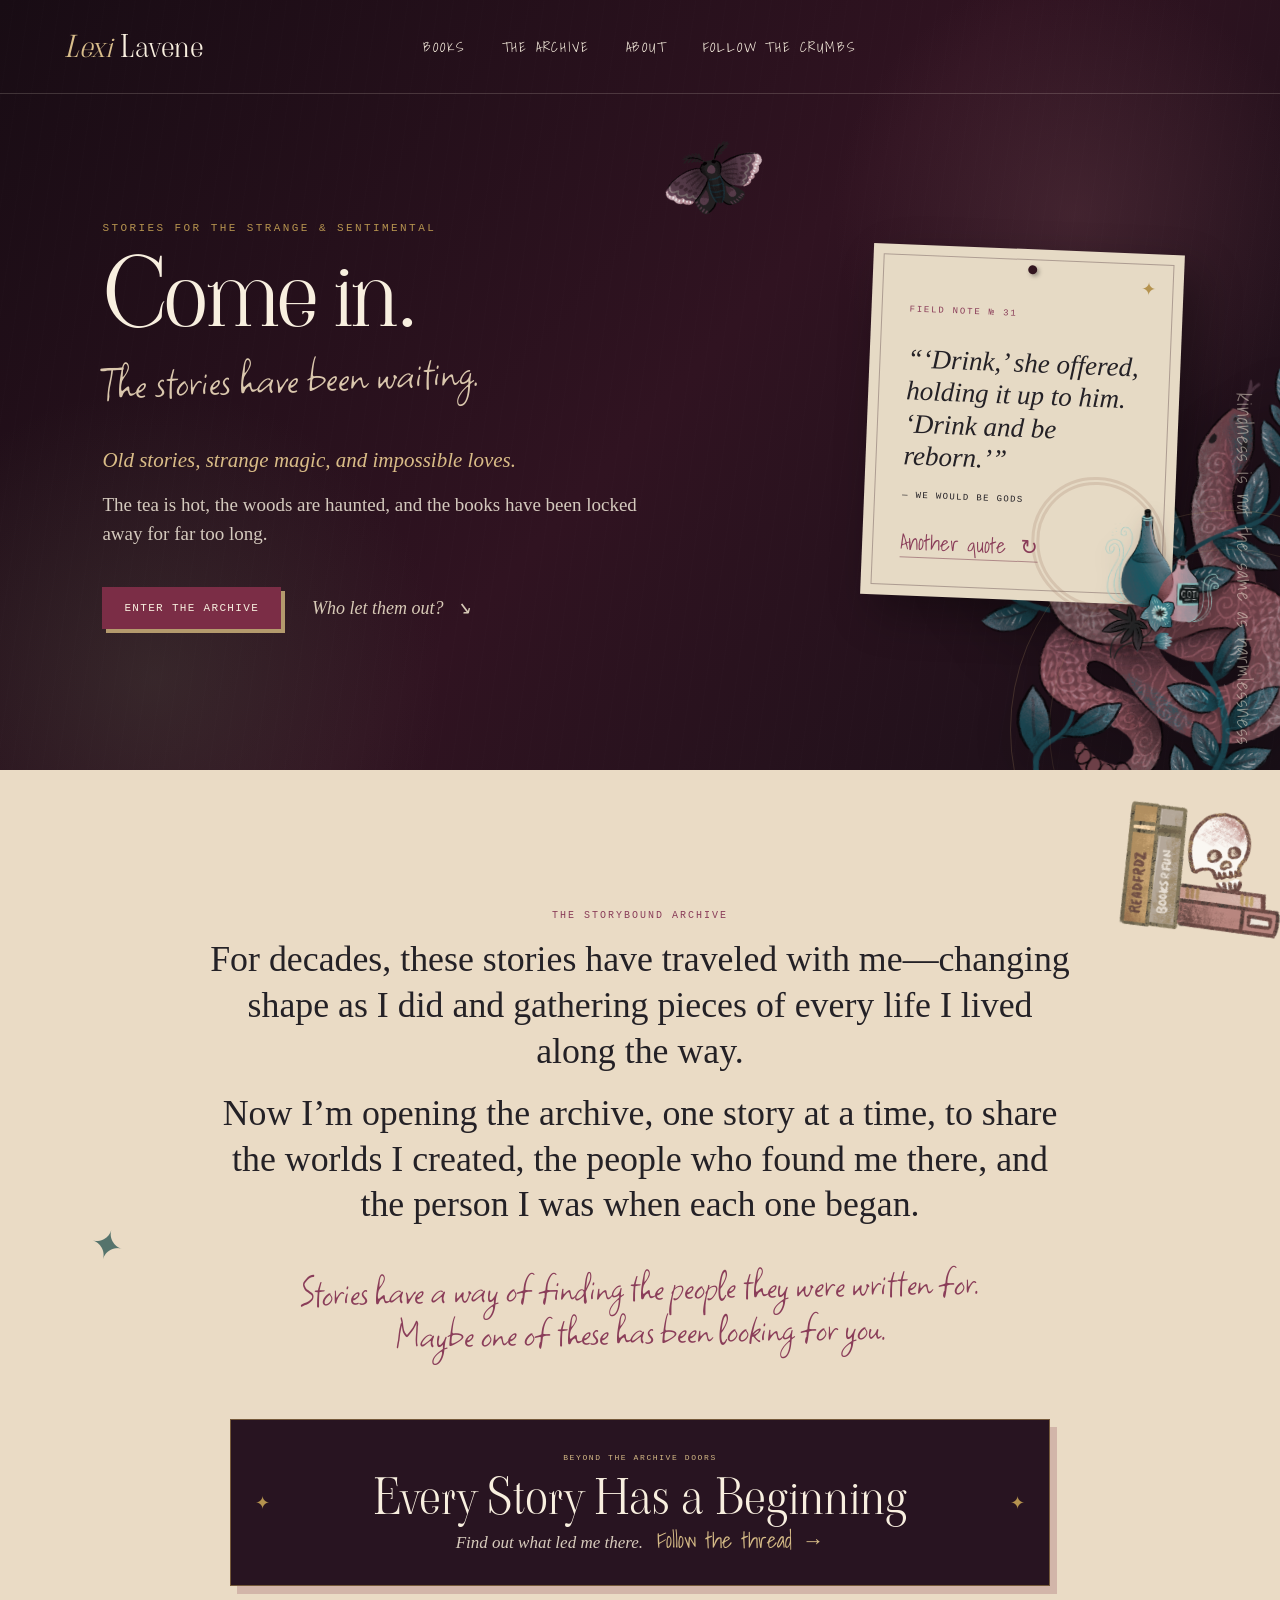
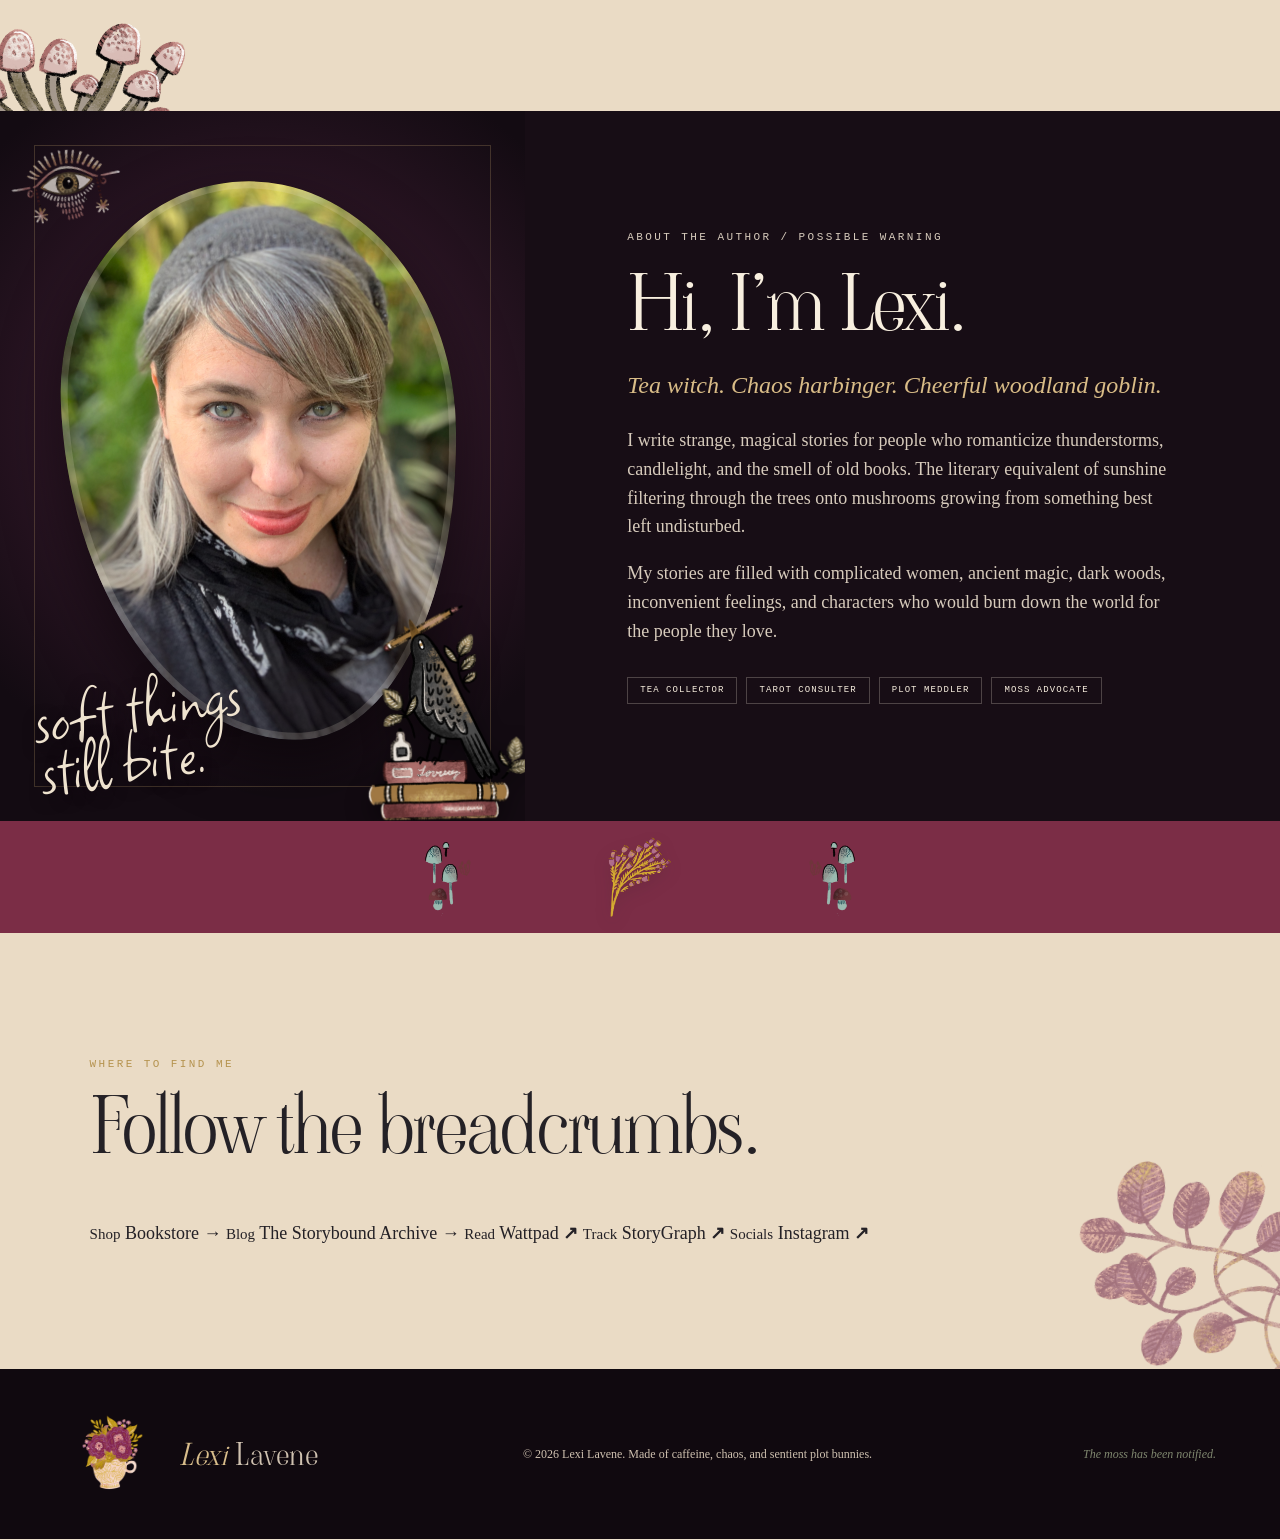
==== index.html @ 40715091 "Update index.html" ====
<!doctype html>
<html lang="en">
<head>
  <meta charset="utf-8">
  <meta name="viewport" content="width=device-width, initial-scale=1">
  <link rel="icon" type="image/png" sizes="32x32" href="/images/lexi-lavene-favicon-32x32.png">

  <title>Lexi Lavene — Stories for the Strange &amp; Sentimental</title>
  <meta name="description" content="Old stories, strange magic, impossible loves, and a little beautifully managed chaos.">

  <!-- Open Graph / Facebook / Threads -->
  <meta property="og:title" content="Lexi Lavene — Stories for the Strange &amp; Sentimental">
  <meta property="og:description" content="Old stories, strange magic, and impossible loves.">
  <meta property="og:type" content="website">
  <meta property="og:url" content="https://lexilavene.com/">
  <meta property="og:site_name" content="Lexi Lavene">
  <meta property="og:image" content="https://lexilavene.com/images/og.png">
  <meta property="og:image:secure_url" content="https://lexilavene.com/images/og.png">
  <meta property="og:image:type" content="image/png">
  <meta property="og:image:width" content="1200">
  <meta property="og:image:height" content="630">
  <meta property="og:image:alt" content="Lexi Lavene — Stories for the Strange &amp; Sentimental">

  <!-- Twitter / X -->
  <meta name="twitter:card" content="summary_large_image">
  <meta name="twitter:title" content="Lexi Lavene — Stories for the Strange &amp; Sentimental">
  <meta name="twitter:description" content="Old stories, strange magic, and impossible loves.">
  <meta name="twitter:image" content="https://lexilavene.com/images/og.png">
  <meta name="twitter:image:alt" content="Lexi Lavene — Stories for the Strange &amp; Sentimental">

  <link rel="canonical" href="https://lexilavene.com/">

  <link rel="stylesheet" href="styles.css">
</head>

<body>
<main>

<header class="site-header">
  <a class="wordmark" href="#top" aria-label="Lexi Lavene home">
    <span>Lexi</span> Lavene
  </a>

  <nav aria-label="Main navigation">
    <a href="/Books/">Books</a>
    <a href="#archive">The Archive</a>
    <a href="#about">About</a>
    <a href="#find-me">Follow the crumbs</a>
  </nav>
  </header>

  <section class="hero" id="top">
    <div class="hero-wash" aria-hidden="true"></div>

    <img
      class="hero-snake"
      src="images/CC-images/Whimsy_Gothic_14.png"
      alt=""
      aria-hidden="true"
    >

    <img
      class="hero-moth"
      src="images/CC-images/Whimsy_Gothic_1.png"
      alt=""
      aria-hidden="true"
    >

    <div class="hero-copy">
      <p class="eyebrow">Stories for the strange &amp; sentimental</p>

      <h1>
        Come in.
        <span>The stories have been waiting.</span>
      </h1>

      <p class="genre-line">
        Old stories, strange magic, and impossible loves.
      </p>

      <p class="lede">
        The tea is hot, the woods are haunted, and the books have been
        locked away for far too long.
      </p>

      <div class="hero-actions">
        <a class="button button-primary" href="#archive">
          Enter the archive
        </a>

        <a class="ink-link" href="#about">
          Who let them out? <span>↘</span>
        </a>
      </div>
    </div>

    <aside class="curiosity-card" aria-label="A note from the woods">
      <div class="pin" aria-hidden="true"></div>

      <p class="card-label">
        Field note № <span data-note-number>31</span>
      </p>

      <div class="quote-content" aria-live="polite">
        <blockquote data-quote-text></blockquote>
        <p class="attribution" data-quote-source></p>
      </div>

      <button class="another-quote" type="button" data-another-quote>
        Another quote <span aria-hidden="true">↻</span>
      </button>

      <div class="tea-ring" aria-hidden="true"></div>
      <span class="specimen" aria-hidden="true">✦</span>

      <img
        class="card-potions"
        src="images/CC-images/Whimsy_Gothic_16.png"
        alt=""
        aria-hidden="true"
      >
    </aside>

    <div class="margin-note" aria-hidden="true">
      kindness is not the same as harmlessness
    </div>
  </section>

  <section class="manifesto" id="archive">
    <img
      class="manifesto-mushrooms"
      src="images/CC-images/Witchy_Woman_colour_35.png"
      alt=""
      aria-hidden="true"
      loading="lazy"
    >

    <img
      class="manifesto-skull"
      src="images/CC-images/Witchy_Woman_colour_36.png"
      alt=""
      aria-hidden="true"
      loading="lazy"
    >

    <p class="manifesto-small">The Storybound Archive</p>

    <p>
      For decades, these stories have traveled with me—changing shape as I did
      and gathering pieces of every life I lived along the way.
    </p>

    <p>
      Now I’m opening the archive, one story at a time, to share the worlds I
      created, the people who found me there, and the person I was when each
      one began.
    </p>

    <strong>
      Stories have a way of finding the people they were written for.<br>
      Maybe one of these has been looking for you.
    </strong>

    <a class="archive-gateway" href="/blog/">
      <span class="gateway-label">Beyond the archive doors</span>
      <span class="gateway-title">Every Story Has a Beginning</span>
      <span class="gateway-subtitle">
        Find out what led me there. <b>Follow the thread →</b>
      </span>
    </a>
  </section>

  <section class="about" id="about">
    <div class="about-art">
      <div class="portrait-frame">
        <img
          class="author-photo"
          src="images/author%20photo.jpeg"
          alt="Lexi Lavene, silver-haired author in a black knit hat, smiling in the woods"
        >
      </div>

      <img
        class="about-raven"
        src="images/CC-images/Witchy_Woman_colour_1.png"
        alt=""
        aria-hidden="true"
        loading="lazy"
      >

      <img
        class="about-eye"
        src="images/CC-images/Witchy_Woman_colour_50.png"
        alt=""
        aria-hidden="true"
        loading="lazy"
      >

      <div class="wild-title" aria-hidden="true">
        soft things<br>still bite.
      </div>
    </div>

    <div class="about-copy">
      <p class="eyebrow">About the author / possible warning</p>
      <h2>Hi, I’m Lexi.</h2>

      <p class="intro">
        Tea witch. Chaos harbinger. Cheerful woodland goblin.
      </p>

      <p>
        I write strange, magical stories for people who romanticize
        thunderstorms, candlelight, and the smell of old books. The literary
        equivalent of sunshine filtering through the trees onto mushrooms
        growing from something best left undisturbed.
      </p>

      <p>
        My stories are filled with complicated women, ancient magic, dark
        woods, inconvenient feelings, and characters who would burn down the
        world for the people they love.
      </p>

      <div class="author-tags" aria-label="Author characteristics">
        <span>tea collector</span>
        <span>tarot consulter</span>
        <span>plot meddler</span>
        <span>moss advocate</span>
      </div>
    </div>
  </section>

  <section class="escape-note" aria-hidden="true">
    <img
      src="images/CC-images/Whimsy_Gothic_15.png"
      alt=""
      loading="lazy"
    >

    <img
      class="interlude-flourish"
      src="images/CC-images/Blooming%20Books_6.png"
      alt=""
      loading="lazy"
    >

    <img
      src="images/CC-images/Whimsy_Gothic_15.png"
      alt=""
      loading="lazy"
    >
  </section>

  <section class="find-me" id="find-me">
    <img
      class="find-leaves"
      src="images/CC-images/Blooming%20Books_5.png"
      alt=""
      aria-hidden="true"
      loading="lazy"
    >

    <p class="eyebrow">Where to find me</p>
    <h2>Follow the breadcrumbs.</h2>

 <a href="/books/">
  <small>Shop</small>
  <span>Bookstore</span>
  <b>→</b>
</a>

      <a href="/blog/">
        <small>Blog</small>
        <span>The Storybound Archive</span>
        <b>→</b>
      </a>

      <a href="https://www.wattpad.com" target="_blank" rel="noreferrer">
        <small>Read</small>
        <span>Wattpad</span>
        <b>↗</b>
      </a>

      <a href="https://app.thestorygraph.com" target="_blank" rel="noreferrer">
        <small>Track</small>
        <span>StoryGraph</span>
        <b>↗</b>
      </a>

      <a href="https://www.instagram.com" target="_blank" rel="noreferrer">
        <small>Socials</small>
        <span>Instagram</span>
        <b>↗</b>
      </a>
    </div>
  </section>

  <footer>
    <img
      src="images/CC-images/Blooming%20Books_39.png"
      alt=""
      aria-hidden="true"
      loading="lazy"
    >

    <a class="wordmark" href="#top">
      <span>Lexi</span> Lavene
    </a>

    <p>
      © 2026 Lexi Lavene. Made of caffeine, chaos, and sentient plot bunnies.
    </p>

    <p class="footer-whisper">
      The moss has been notified.
    </p>
  </footer>

</main>

<script src="script.js"></script>
</body>
</html>
---- styles.css ----
@font-face { font-family:"Viaoda Libre"; src:url('images/ViaodaLibre-Regular.ttf') format('truetype'); font-display:swap; }
@font-face { font-family:"Square Peg"; src:url('images/SquarePeg-Regular.ttf') format('truetype'); font-display:swap; }
@font-face { font-family:"Shadows Into Light"; src:url('images/ShadowsIntoLight-Regular.ttf') format('truetype'); font-display:swap; }
@font-face { font-family:"Just Another Hand"; src:url('images/JustAnotherHand-Regular.ttf') format('truetype'); font-display:swap; }

:root { --ink:#242126; --blackberry:#281421; --deep:#170d15; --wine:#8a3d59; --blood:#7b2d46; --moss:#55736c; --deep-teal:#355650; --sage:#747653; --bone:#efe3cf; --paper:#eadbc5; --cream:#f8efdf; --brass:#b5934f; --blush:#c68f9a; }
* { box-sizing:border-box; }
html { scroll-behavior:smooth; }
body { margin:0; color:var(--ink); background:var(--bone); font-family:Georgia,"Times New Roman",serif; font-size:18px; overflow-x:hidden; }
a { color:inherit; text-decoration:none; }
::selection { background:var(--wine); color:var(--cream); }

.site-header { position:absolute; z-index:10; top:0; left:0; right:0; height:94px; padding:0 5vw; display:grid; grid-template-columns:1fr auto 1fr; align-items:center; color:var(--cream); border-bottom:1px solid rgba(238,228,210,.18); }
.wordmark { font-family:"Viaoda Libre",serif; font-size:30px; letter-spacing:.02em; }
.wordmark span { font-style:italic; color:#d8bd8b; }
.site-header nav { display:flex; gap:36px; font:14px/1 "Shadows Into Light",cursive; letter-spacing:.13em; text-transform:uppercase; }
.site-header nav a,.ink-link,.book-copy a { position:relative; }
.site-header nav a:after,.ink-link:after,.book-copy a:after { content:""; position:absolute; left:0; bottom:-5px; width:0; height:1px; background:currentColor; transition:width .25s ease; }
.site-header nav a:hover:after,.ink-link:hover:after,.book-copy a:hover:after { width:100%; }
.small-button { justify-self:end; border:1px solid rgba(238,228,210,.45); padding:11px 17px; font-size:13px; text-transform:uppercase; letter-spacing:.12em; }

.hero { min-height:770px; color:var(--cream); background:radial-gradient(circle at 84% 28%,rgba(128,80,91,.28),transparent 20%),radial-gradient(circle at 12% 88%,rgba(104,115,89,.22),transparent 22%),linear-gradient(132deg,#180c14 0%,#301321 52%,#1a1018 100%); padding:190px 8vw 110px; display:grid; grid-template-columns:minmax(0,1.15fr) minmax(300px,.55fr); align-items:center; gap:9vw; position:relative; isolation:isolate; overflow:hidden; }
.hero:after { content:""; position:absolute; inset:0; pointer-events:none; z-index:-1; opacity:.17; background-image:repeating-linear-gradient(98deg,transparent 0 13px,rgba(255,255,255,.045) 14px,transparent 15px); }
.hero-wash { position:absolute; width:440px; height:440px; border:1px solid rgba(181,151,100,.22); border-radius:50%; right:-170px; bottom:-180px; }
.hero-wash:after { content:""; position:absolute; inset:38px; border:1px solid rgba(181,151,100,.13); border-radius:50%; }
.eyebrow { margin:0 0 21px; color:var(--brass); font-family:ui-monospace,monospace; font-size:11px; letter-spacing:.22em; text-transform:uppercase; }
.hero h1 { margin:0; max-width:760px; font:400 clamp(62px,7.4vw,112px)/.82 "Viaoda Libre",serif; letter-spacing:-.045em; }
.hero h1 span { display:block; margin-top:30px; font:400 clamp(35px,4vw,60px)/.9 "Square Peg",cursive; color:#dac7ad; letter-spacing:0; transform:rotate(-2deg); transform-origin:left; }
.genre-line { max-width:620px; margin:38px 0 0; color:#d9bc87; font-size:21px; line-height:1.4; font-style:italic; }
.lede { max-width:570px; margin:14px 0 0; font-size:19px; line-height:1.55; color:#d4c9bd; }
.hero-actions { display:flex; gap:31px; align-items:center; margin-top:38px; }
.button { display:inline-block; padding:15px 22px; font-family:ui-monospace,monospace; font-size:11px; letter-spacing:.12em; text-transform:uppercase; }
.button-primary { background:var(--blood); color:var(--cream); box-shadow:4px 4px 0 #b49a6d; transition:transform .2s,box-shadow .2s; }
.button-primary:hover { transform:translate(2px,2px); box-shadow:2px 2px 0 #b49a6d; }
.ink-link { color:#d8cab7; font-style:italic; }
.ink-link span { margin-left:8px; }
.curiosity-card { position:relative; transform:rotate(2.3deg); padding:52px 38px 38px; color:var(--ink); background:#e6dac5; box-shadow:14px 18px 45px rgba(0,0,0,.32); }
.curiosity-card:before { content:""; position:absolute; inset:10px; border:1px solid rgba(68,41,50,.35); }
.pin { position:absolute; top:16px; left:50%; width:9px; height:9px; border-radius:50%; background:#32151f; box-shadow:2px 2px 4px rgba(0,0,0,.35); }
.card-label { font:400 9px/1 ui-monospace,monospace; text-transform:uppercase; letter-spacing:.2em; color:var(--wine); }
blockquote { position:relative; z-index:1; margin:28px 0 17px; font-size:27px; line-height:1.2; font-style:italic; }
.attribution { font:400 9px/1.4 ui-monospace,monospace; text-transform:uppercase; letter-spacing:.15em; }
.quote-content { min-height:150px; }
.another-quote { position:relative; z-index:2; margin-top:21px; padding:0 0 4px; border:0; border-bottom:1px solid rgba(107,36,61,.45); color:var(--wine); background:transparent; font:21px/1 "Shadows Into Light",cursive; cursor:pointer; }
.another-quote span { display:inline-block; margin-left:5px; transition:transform .25s; }
.another-quote:hover span,.another-quote:focus-visible span { transform:rotate(90deg); }
.another-quote:focus-visible { outline:2px solid var(--wine); outline-offset:5px; }
.tea-ring { position:absolute; width:135px; height:135px; right:7px; bottom:-9px; border:8px double rgba(111,63,45,.14); border-radius:50%; transform:skew(3deg); }
.specimen { position:absolute; right:27px; top:24px; color:var(--brass); }
.margin-note { position:absolute; right:2vw; top:51%; font:20px/1 "Shadows Into Light",cursive; letter-spacing:.05em; writing-mode:vertical-rl; color:rgba(238,228,210,.5); }
.hero-snake { position:absolute; z-index:-1; width:min(35vw,480px); right:-6%; bottom:-7%; opacity:.72; transform:rotate(-8deg); filter:drop-shadow(0 18px 24px rgba(0,0,0,.35)); }
.hero-moth { position:absolute; width:96px; left:52%; top:135px; opacity:.92; transform:rotate(12deg); }
.card-potions { position:absolute; width:125px; right:-52px; bottom:-58px; filter:drop-shadow(5px 10px 10px rgba(22,12,18,.3)); }

.manifesto { padding:125px max(8vw,24px); background:var(--paper); text-align:center; position:relative; }
.manifesto:before { content:"✦"; position:absolute; left:7%; top:48%; color:var(--moss); font-size:40px; transform:rotate(16deg); }
.manifesto-small { font:400 10px/1 ui-monospace,monospace!important; letter-spacing:.2em; text-transform:uppercase; color:var(--wine); }
.manifesto p { max-width:860px; margin:16px auto; font-size:clamp(26px,2.8vw,40px); line-height:1.28; }
.manifesto em { color:var(--wine); }
.manifesto strong { display:block; margin-top:38px; font:44px/1 "Square Peg",cursive; color:var(--wine); transform:rotate(-1deg); }
.manifesto-mushrooms,.manifesto-skull { position:absolute; pointer-events:none; }
.manifesto-mushrooms { width:220px; left:-25px; bottom:-42px; transform:rotate(7deg); }
.manifesto-skull { width:190px; right:-16px; top:25px; opacity:.78; transform:rotate(8deg); }

.archive-gateway { max-width:820px; margin:65px auto 0; padding:34px 45px 32px; display:flex; flex-direction:column; align-items:center; position:relative; color:var(--cream); background:var(--blackberry); border:1px solid rgba(181,147,79,.55); box-shadow:7px 8px 0 rgba(123,45,70,.22); transition:transform .25s,box-shadow .25s; }
.archive-gateway:before,.archive-gateway:after { content:"✦"; position:absolute; top:50%; color:var(--brass); transform:translateY(-50%); }
.archive-gateway:before { left:24px; }.archive-gateway:after { right:24px; }
.archive-gateway:hover { transform:translate(-2px,-3px); box-shadow:10px 12px 0 rgba(123,45,70,.22); }
.gateway-label { color:#d5ba86; font:8px/1 ui-monospace,monospace; letter-spacing:.2em; text-transform:uppercase; }
.gateway-title { margin:12px 0 7px; font:400 clamp(31px,4vw,48px)/1 "Viaoda Libre",serif; }
.gateway-subtitle { color:#d7cbbc; font-style:italic; font-size:17px; }
.gateway-subtitle b { margin-left:10px; color:#d5ba86; font:400 22px/1 "Shadows Into Light",cursive; }

.about-copy h2,.find-me h2 { margin:0; font:400 clamp(48px,6vw,78px)/.95 "Viaoda Libre",serif; letter-spacing:-.035em; }

.about { display:grid; grid-template-columns:.82fr 1.18fr; min-height:710px; background:var(--deep); color:var(--cream); }
.about-art { min-height:600px; position:relative; overflow:hidden; background:radial-gradient(circle at 50% 43%,#633249 0,#2b1524 43%,#130b12 78%); }
.about-art:after { content:""; position:absolute; inset:34px; border:1px solid rgba(181,151,100,.28); }
.portrait-frame { position:absolute; inset:70px 13% 80px 12%; overflow:hidden; border-radius:48% 52% 42% 58% / 38% 44% 56% 62%; box-shadow:0 25px 60px rgba(0,0,0,.55); transform:rotate(-2deg); }
.portrait-frame:after { content:""; position:absolute; inset:0; box-shadow:inset 0 0 0 7px rgba(239,227,207,.18),inset 0 -90px 90px rgba(23,13,21,.35); border-radius:inherit; }
.author-photo { width:100%; height:100%; object-fit:cover; object-position:center 35%; transform:scale(1.02); }
.wild-title { position:absolute; z-index:4; left:7%; bottom:5%; font:400 clamp(48px,6vw,85px)/.68 "Square Peg",cursive; color:#efe3cf; transform:rotate(-8deg); text-shadow:0 4px 15px #130b12; }
.about-raven { position:absolute; z-index:3; width:185px; right:-15px; bottom:-10px; filter:drop-shadow(0 10px 12px rgba(0,0,0,.4)); }
.about-eye { position:absolute; z-index:3; width:115px; left:8px; top:35px; opacity:.75; transform:rotate(-10deg); }
.about-copy { padding:105px max(8vw,65px); align-self:center; }
.about-copy h2 { margin-bottom:25px; }
.about-copy p { max-width:680px; color:#d7cbbc; line-height:1.6; }
.about-copy .intro { margin:0 0 22px; color:#d9bc87; font-size:24px; font-style:italic; }
.author-tags { display:flex; flex-wrap:wrap; gap:9px; margin-top:31px; }
.author-tags span { padding:8px 12px; border:1px solid rgba(238,228,210,.25); font:300 9px/1 ui-monospace,monospace; letter-spacing:.12em; text-transform:uppercase; }

.escape-note { min-height:112px; background:var(--blood); padding:14px 5vw; display:flex; align-items:center; justify-content:center; gap:34px; overflow:hidden; }
.escape-note>img:not(.interlude-flourish) { width:105px; height:78px; object-fit:contain; filter:brightness(.9) sepia(.12); }
.escape-note>img:last-child { transform:scaleX(-1); }
.escape-note .interlude-flourish { width:210px; height:82px; object-fit:contain; filter:drop-shadow(0 6px 8px rgba(40,20,33,.2)); }
.find-me { padding:125px max(7vw,24px); background:var(--paper); position:relative; overflow:hidden; }
.find-leaves { position:absolute; width:270px; right:-55px; bottom:-30px; opacity:.55; transform:rotate(-8deg); }
.find-me>.eyebrow,.find-me>h2 { max-width:1180px; margin-left:auto; margin-right:auto; }
.find-me h2 { margin-bottom:58px; }
.link-shelf { max-width:1180px; margin:auto; border-top:1px solid rgba(32,19,28,.35); }
.link-shelf a { display:grid; grid-template-columns:.35fr 1fr auto; gap:25px; align-items:center; padding:25px 6px; border-bottom:1px solid rgba(32,19,28,.35); transition:padding .2s,color .2s; }
.link-shelf a:hover { padding-left:17px; color:var(--wine); }
.link-shelf small { font:300 9px/1 ui-monospace,monospace; text-transform:uppercase; letter-spacing:.17em; }
.link-shelf span { font-size:28px; }
.link-shelf b { font-weight:400; }
footer { padding:45px 5vw; background:#10090f; color:#cfc1b0; display:grid; grid-template-columns:auto 1fr auto 1fr; align-items:center; gap:20px; font-size:12px; }
footer>img { width:95px; height:80px; object-fit:contain; }
footer p { margin:0; text-align:center; }
.footer-whisper { justify-self:end; font-style:italic; color:#7f876f; }

@media (max-width:900px) {
  .site-header { grid-template-columns:1fr auto; padding:0 24px; }.site-header nav { display:none; }
  .hero { grid-template-columns:1fr; padding:155px 7vw 90px; gap:65px; }.hero-copy { max-width:720px; }.curiosity-card { max-width:430px; justify-self:end; }
  .about { grid-template-columns:1fr; }.about-art { min-height:520px; }
  footer { grid-template-columns:1fr; text-align:center; }footer .wordmark,.footer-whisper,footer>img { justify-self:center; }
}
@media (max-width:560px) {
  body { font-size:17px; }.site-header { height:78px; }.small-button { display:none; }
  .hero { min-height:auto; padding-top:132px; }.hero h1 { font-size:56px; }.hero h1 span { font-size:29px; }.hero-actions { align-items:flex-start; flex-direction:column; }.curiosity-card { padding:47px 30px 34px; }
  .manifesto { padding-top:110px; padding-bottom:120px; }.manifesto p { font-size:27px; line-height:1.32; }.manifesto:before { display:none; }.manifesto-mushrooms{width:145px}.manifesto-skull{width:125px;right:-35px;top:12px}
  .archive-gateway{padding:30px 42px}.gateway-subtitle{display:flex;flex-direction:column;gap:8px}.gateway-subtitle b{margin-left:0}
  .about-copy { padding:80px 26px; }
  .escape-note { min-height:92px; gap:8px; }.escape-note>img:not(.interlude-flourish){width:65px}.escape-note .interlude-flourish{width:130px;height:70px}.about-eye{width:80px}.about-raven{width:125px}.portrait-frame{inset:58px 9% 70px}
}
@media (prefers-reduced-motion:reduce) { html { scroll-behavior:auto; } *,*:before,*:after { transition:none!important; } }
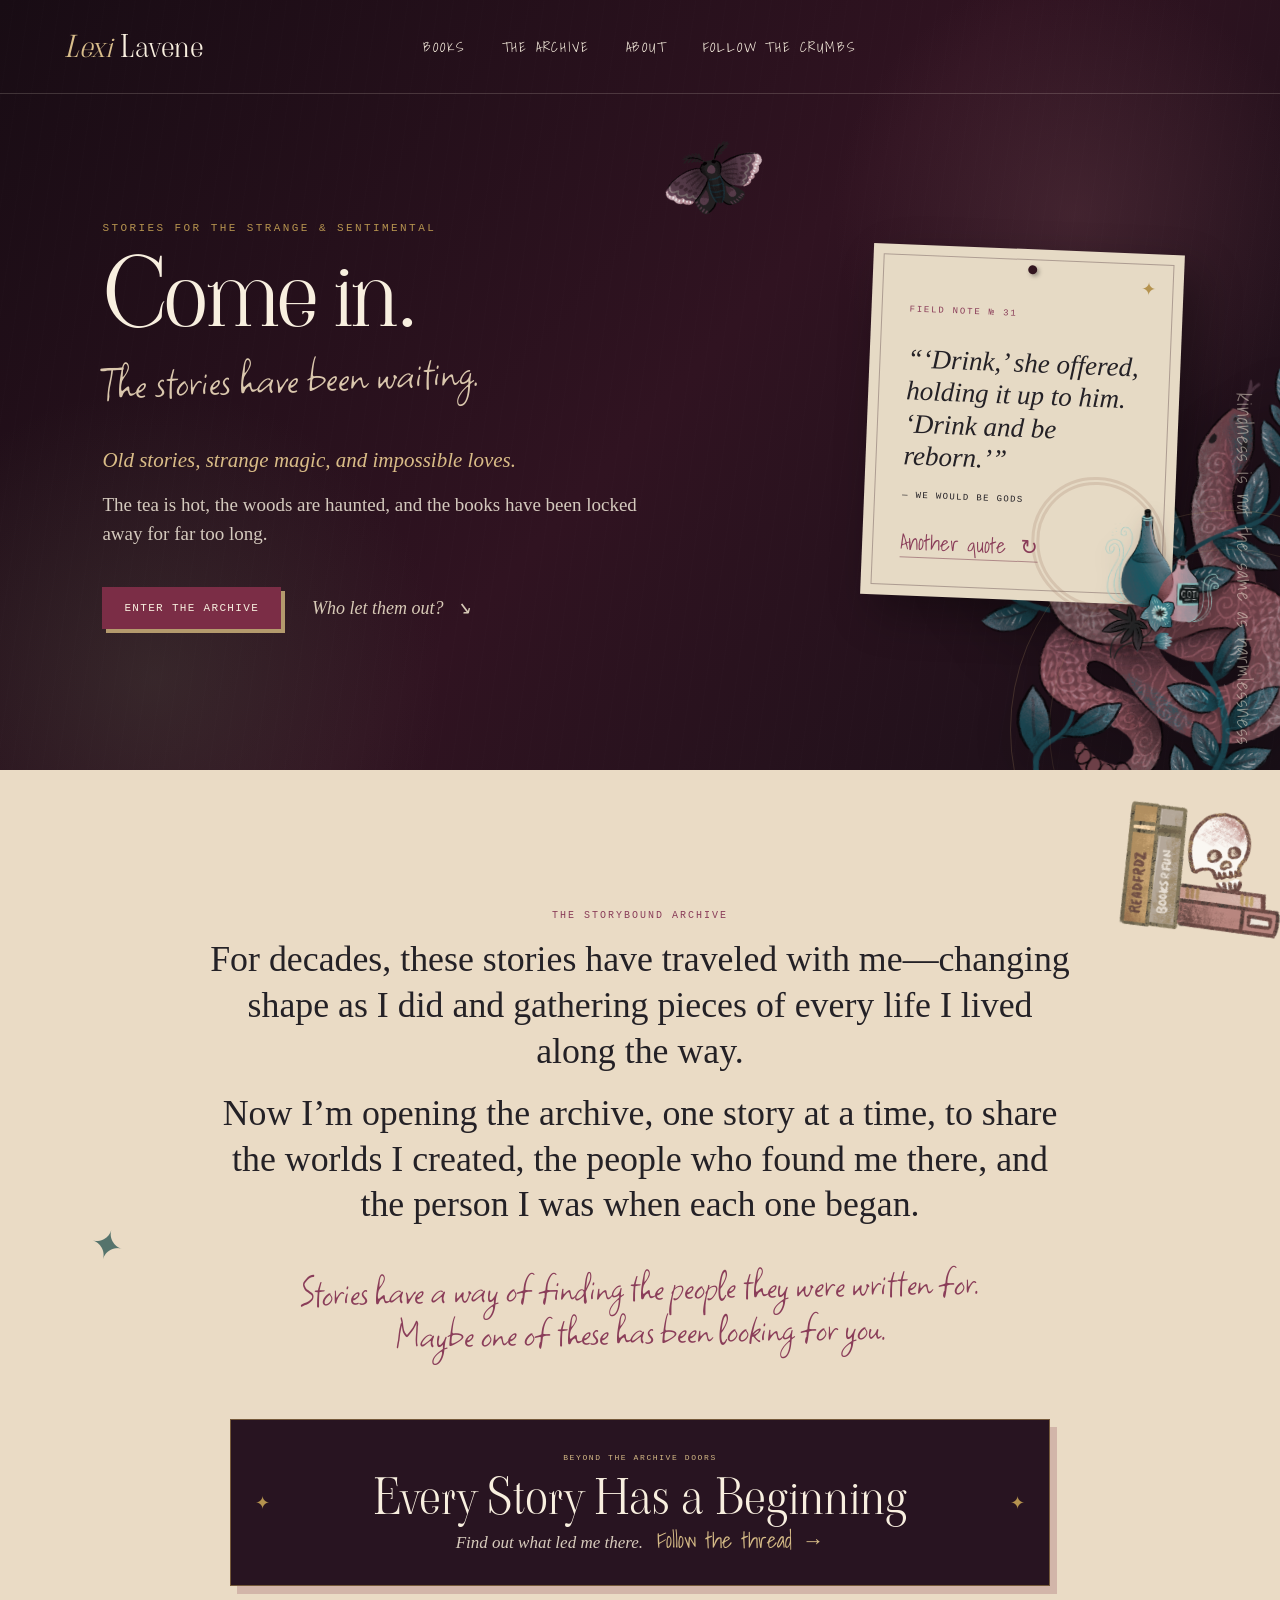
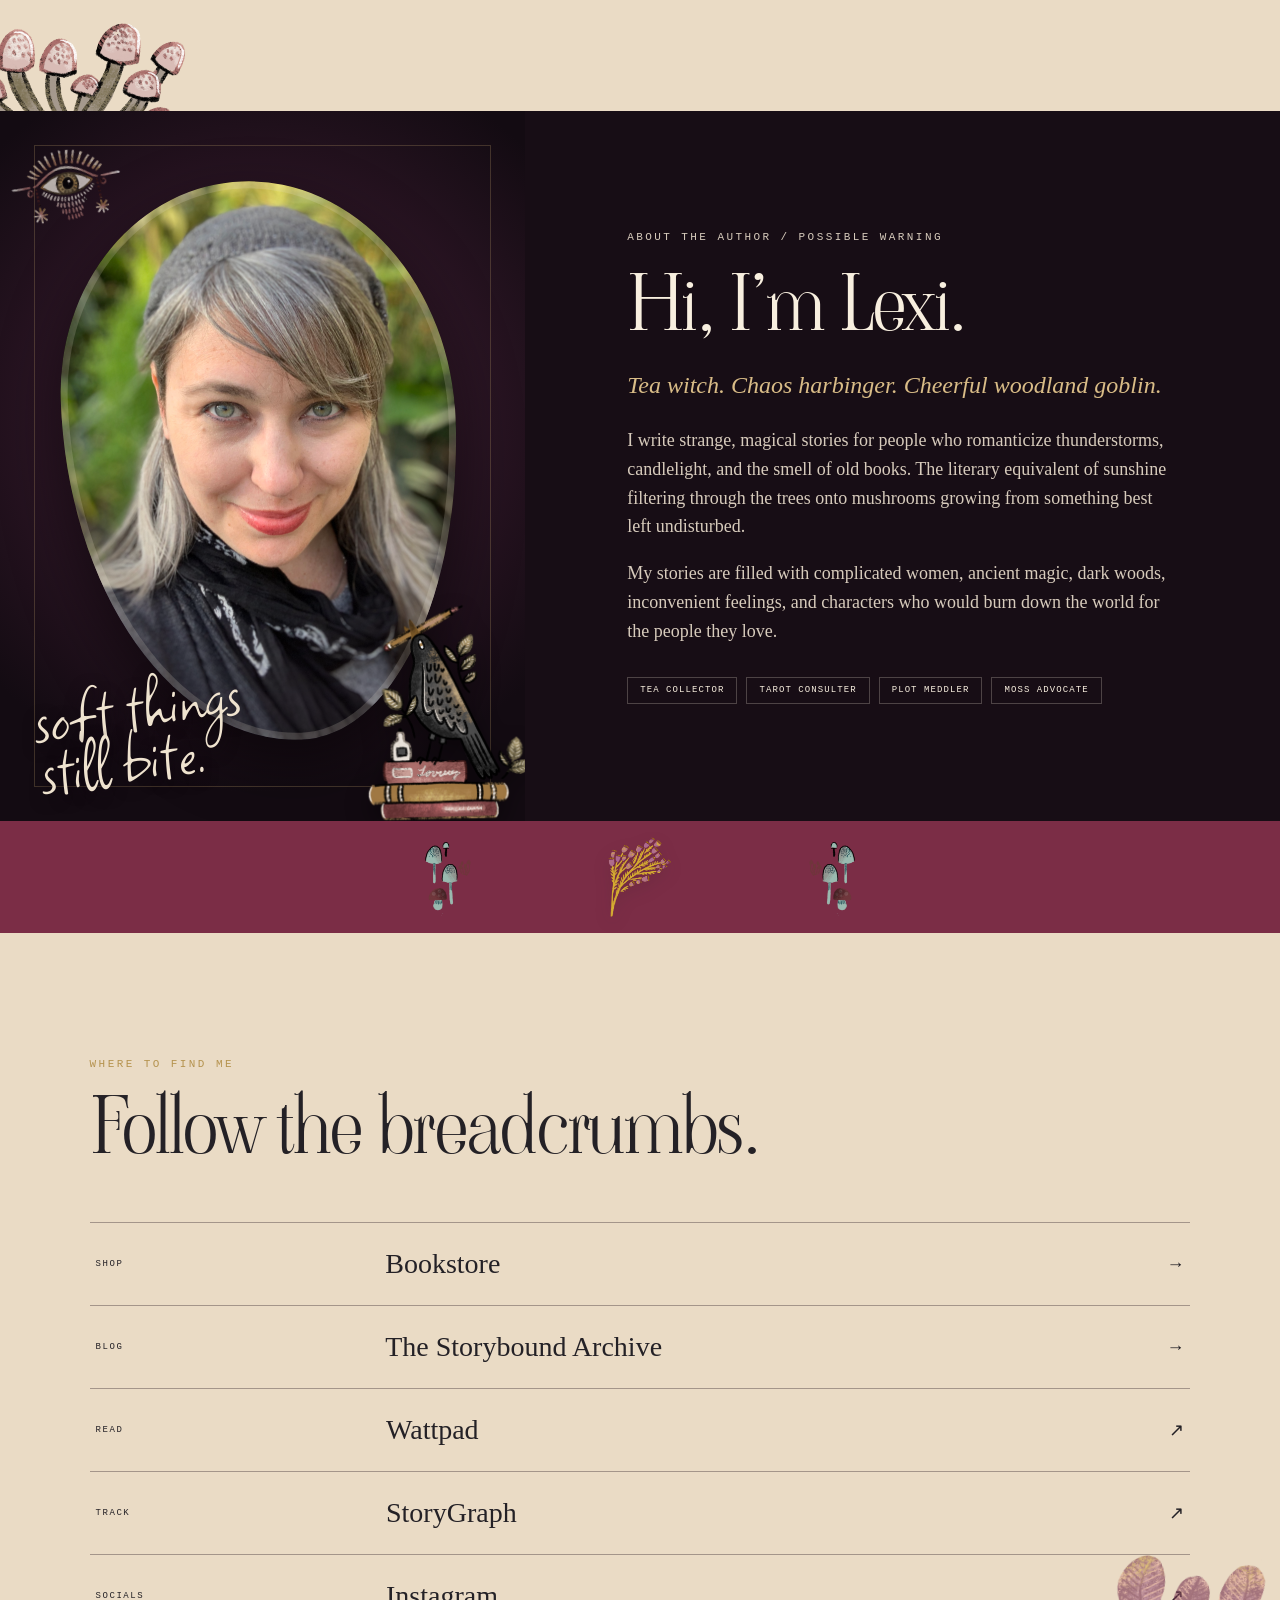
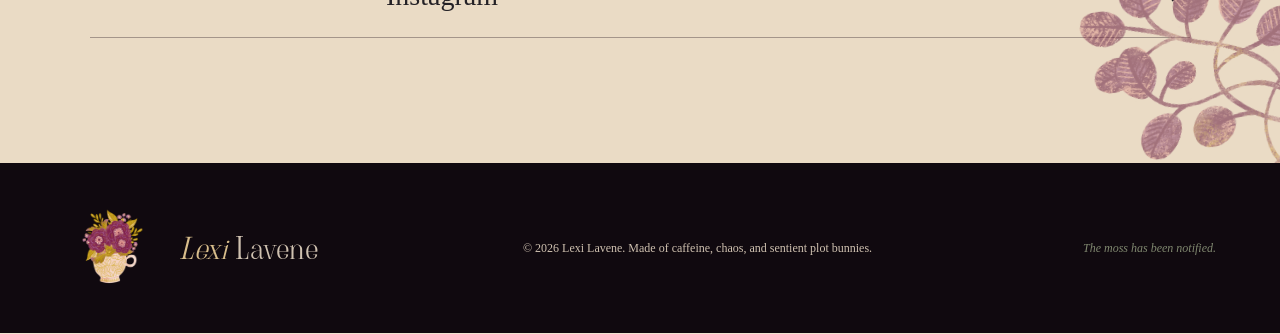
==== commit 785c13e0: "Update index.html" ====
--- a/index.html
+++ b/index.html
@@ -42,7 +42,7 @@
   </a>
 
   <nav aria-label="Main navigation">
-    <a href="/Books/">Books</a>
+    <a href="/books/">Books</a>
     <a href="#archive">The Archive</a>
     <a href="#about">About</a>
     <a href="#find-me">Follow the crumbs</a>
@@ -252,49 +252,62 @@
     >
   </section>
 
-  <section class="find-me" id="find-me">
-    <img
-      class="find-leaves"
-      src="images/CC-images/Blooming%20Books_5.png"
-      alt=""
-      aria-hidden="true"
-      loading="lazy"
-    >
-
-    <p class="eyebrow">Where to find me</p>
-    <h2>Follow the breadcrumbs.</h2>
-
- <a href="/books/">
-  <small>Shop</small>
-  <span>Bookstore</span>
-  <b>→</b>
-</a>
-
-      <a href="/blog/">
-        <small>Blog</small>
-        <span>The Storybound Archive</span>
-        <b>→</b>
-      </a>
-
-      <a href="https://www.wattpad.com" target="_blank" rel="noreferrer">
-        <small>Read</small>
-        <span>Wattpad</span>
-        <b>↗</b>
-      </a>
-
-      <a href="https://app.thestorygraph.com" target="_blank" rel="noreferrer">
-        <small>Track</small>
-        <span>StoryGraph</span>
-        <b>↗</b>
-      </a>
-
-      <a href="https://www.instagram.com" target="_blank" rel="noreferrer">
-        <small>Socials</small>
-        <span>Instagram</span>
-        <b>↗</b>
-      </a>
-    </div>
-  </section>
+<section class="find-me" id="find-me">
+  <img
+    class="find-leaves"
+    src="images/CC-images/Blooming%20Books_5.png"
+    alt=""
+    aria-hidden="true"
+    loading="lazy"
+  >
+
+  <p class="eyebrow">Where to find me</p>
+  <h2>Follow the breadcrumbs.</h2>
+
+  <div class="link-shelf">
+    <a href="/books/">
+      <small>Shop</small>
+      <span>Bookstore</span>
+      <b>→</b>
+    </a>
+
+    <a href="/blog/">
+      <small>Blog</small>
+      <span>The Storybound Archive</span>
+      <b>→</b>
+    </a>
+
+    <a
+      href="https://www.wattpad.com"
+      target="_blank"
+      rel="noopener"
+    >
+      <small>Read</small>
+      <span>Wattpad</span>
+      <b>↗</b>
+    </a>
+
+    <a
+      href="https://app.thestorygraph.com"
+      target="_blank"
+      rel="noopener"
+    >
+      <small>Track</small>
+      <span>StoryGraph</span>
+      <b>↗</b>
+    </a>
+
+    <a
+      href="https://www.instagram.com"
+      target="_blank"
+      rel="noopener"
+    >
+      <small>Socials</small>
+      <span>Instagram</span>
+      <b>↗</b>
+    </a>
+  </div>
+</section>
 
   <footer>
     <img
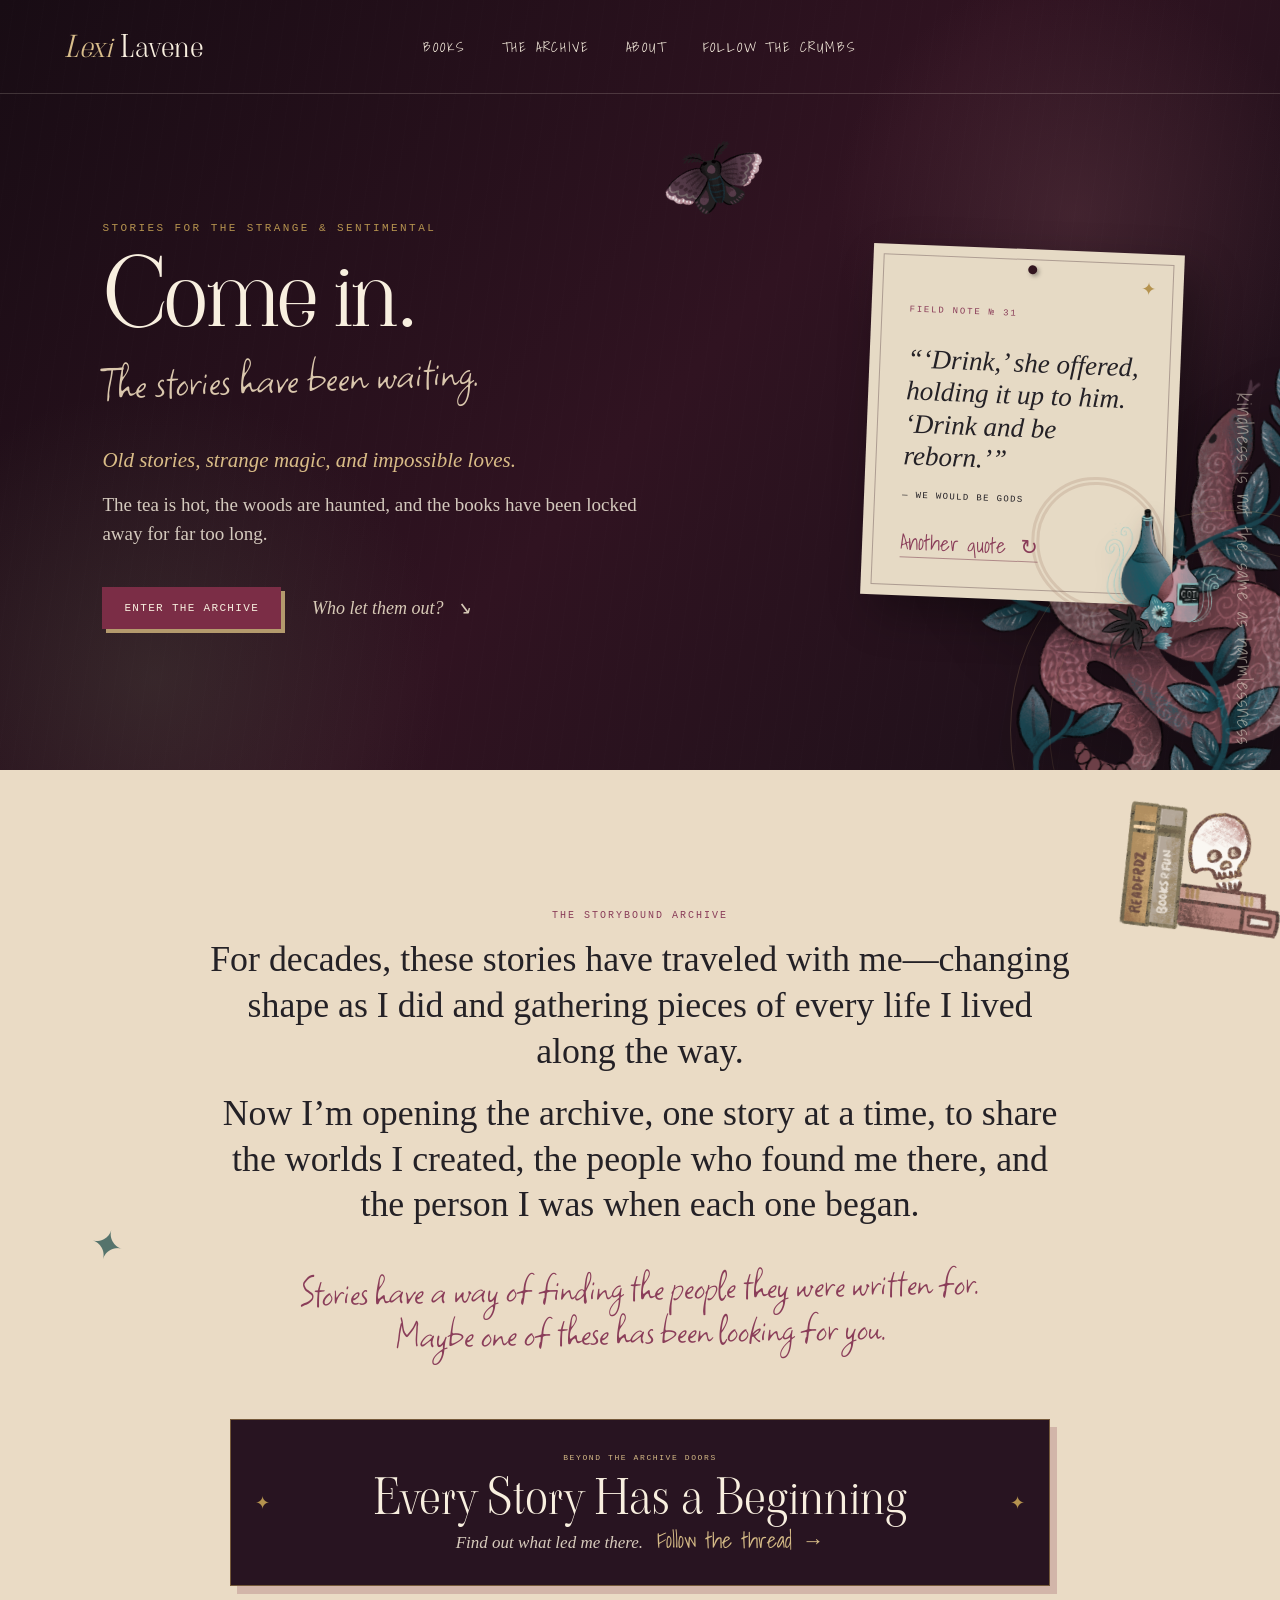
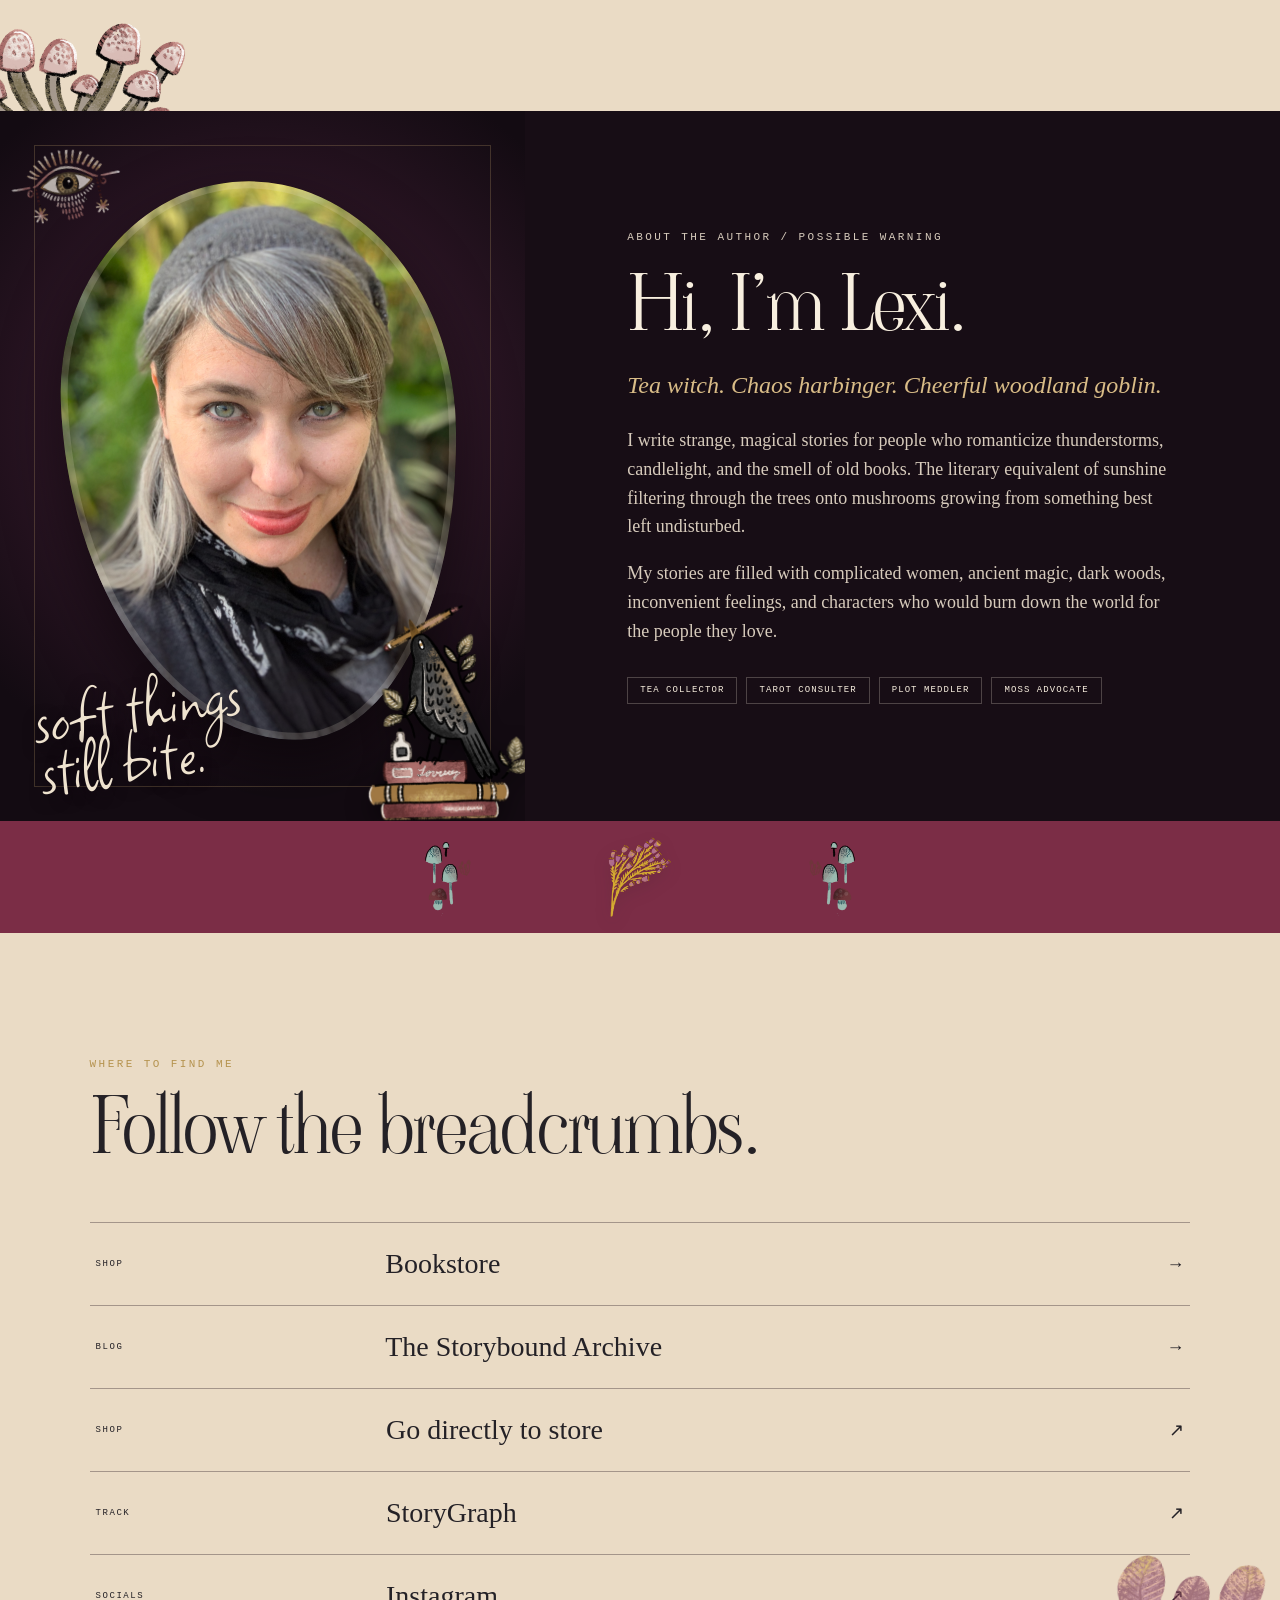
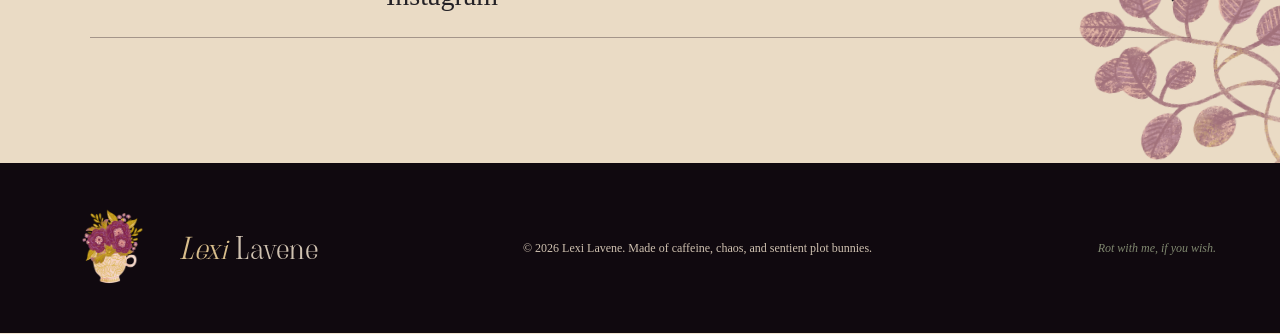
==== commit 00207db1: "Update index.html" ====
--- a/index.html
+++ b/index.html
@@ -278,17 +278,17 @@
     </a>
 
     <a
-      href="https://www.wattpad.com"
+      href="https://payhip.com/lexilavenebooks"
       target="_blank"
       rel="noopener"
     >
-      <small>Read</small>
-      <span>Wattpad</span>
+      <small>Shop</small>
+      <span>Go directly to store</span>
       <b>↗</b>
     </a>
 
     <a
-      href="https://app.thestorygraph.com"
+      href="https://app.thestorygraph.com/profile/lexilavene"
       target="_blank"
       rel="noopener"
     >
@@ -298,7 +298,7 @@
     </a>
 
     <a
-      href="https://www.instagram.com"
+      href="https://www.instagram.com/lexilavenebooks/"
       target="_blank"
       rel="noopener"
     >
@@ -326,7 +326,7 @@
     </p>
 
     <p class="footer-whisper">
-      The moss has been notified.
+      Rot with me, if you wish.
     </p>
   </footer>
 
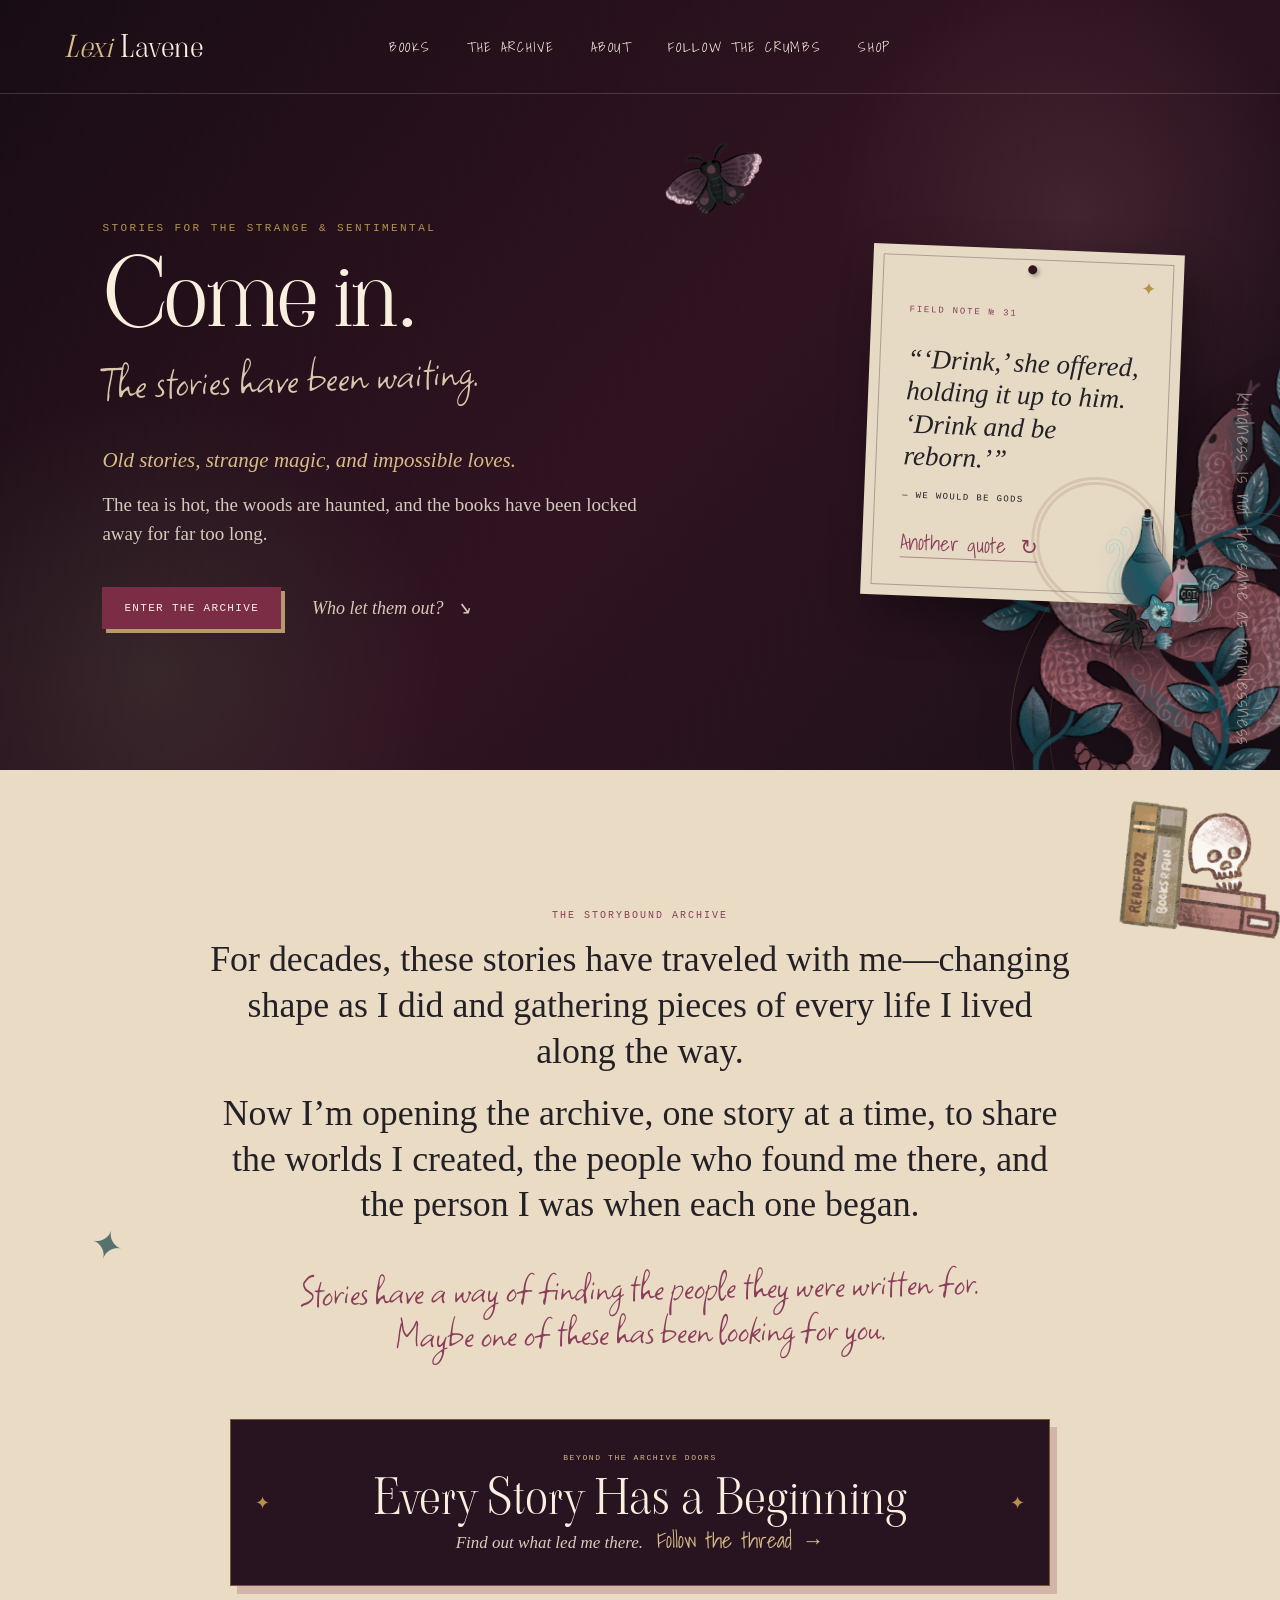
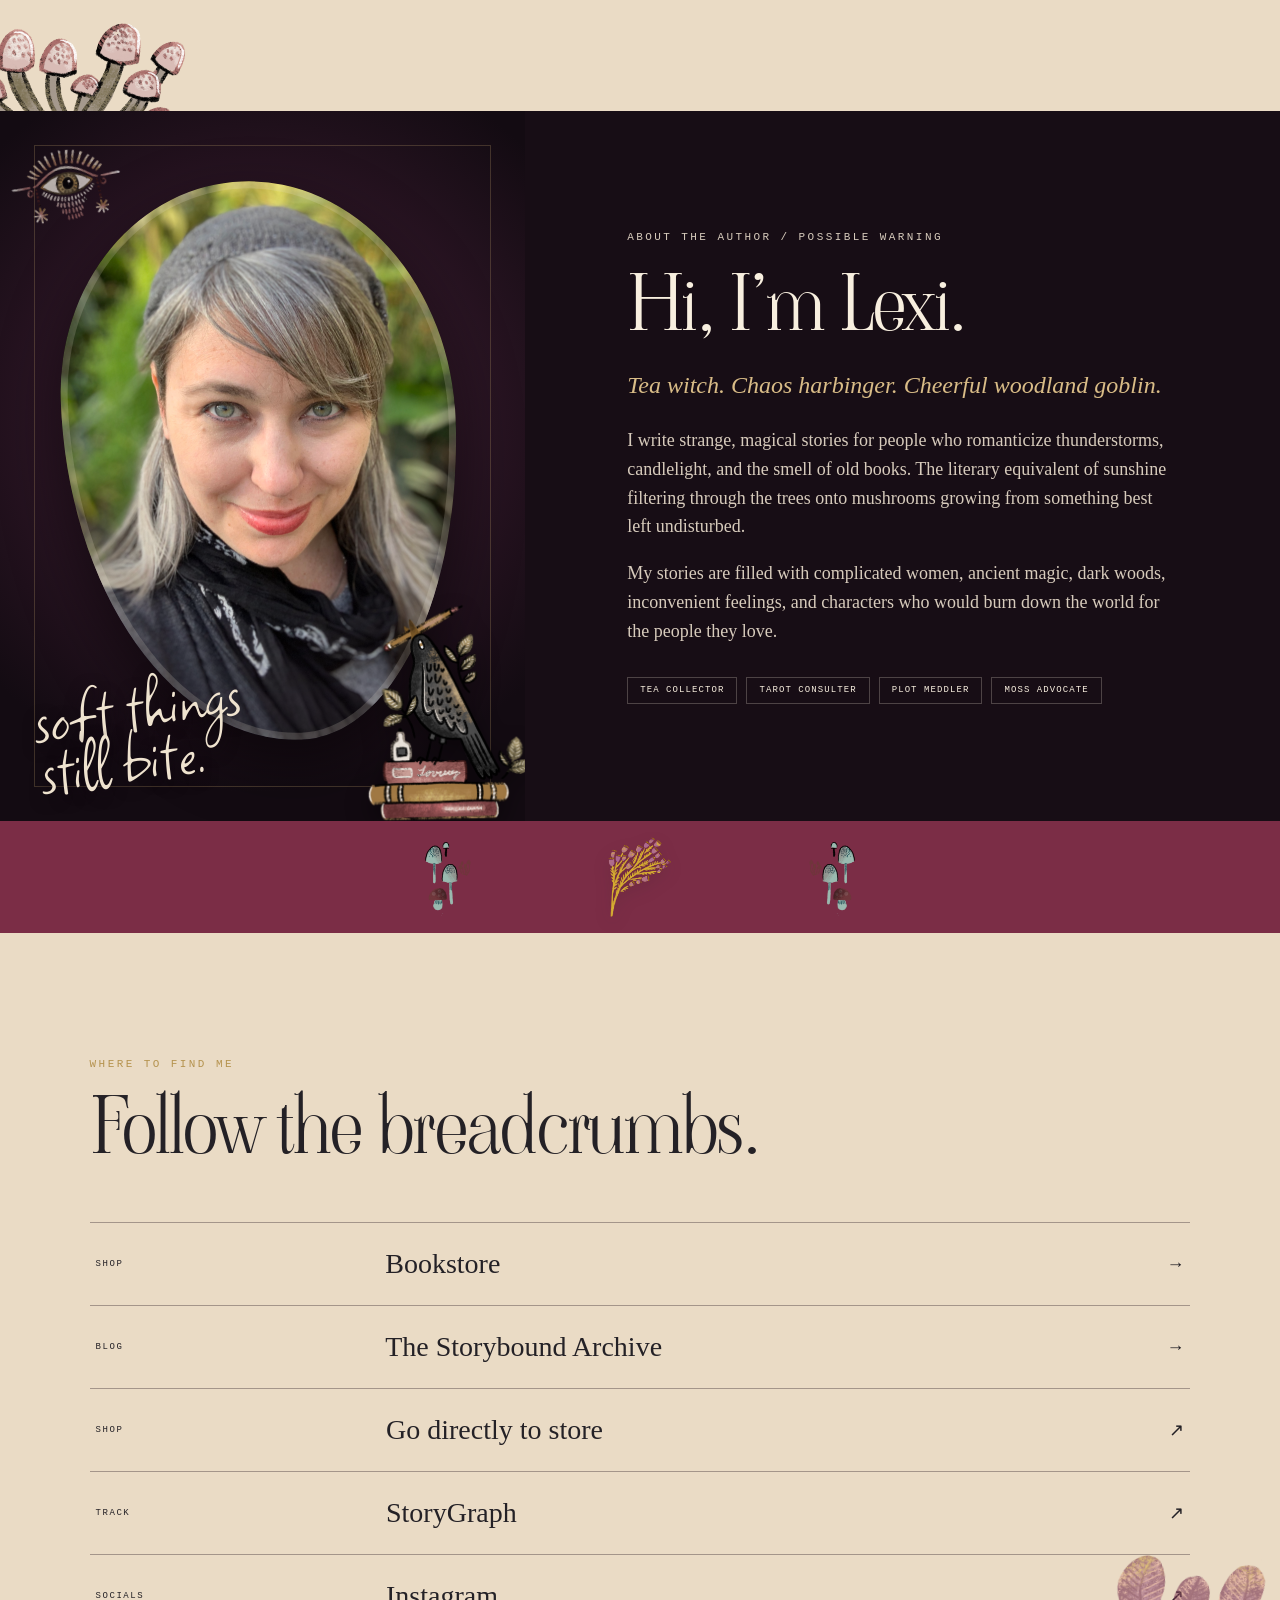
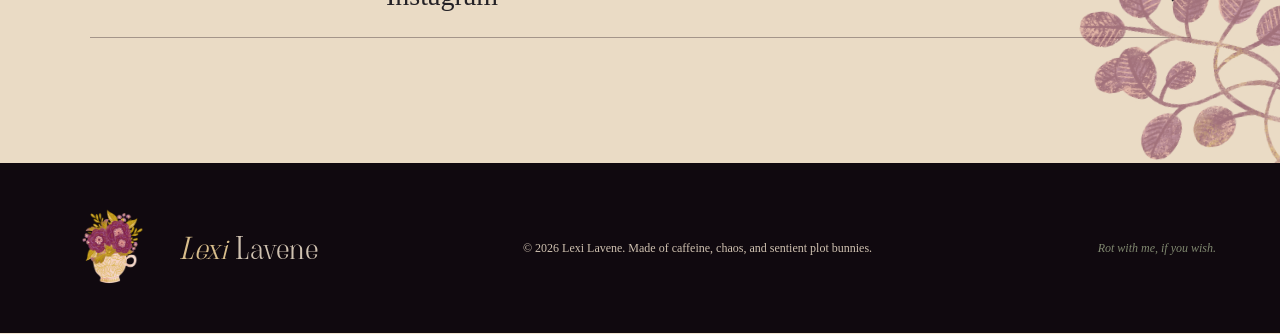
==== commit bd0b8628: "Update index.html" ====
--- a/index.html
+++ b/index.html
@@ -46,6 +46,7 @@
     <a href="#archive">The Archive</a>
     <a href="#about">About</a>
     <a href="#find-me">Follow the crumbs</a>
+    <a href="https://payhip.com/lexilavenebooks">Shop</a>
   </nav>
   </header>
 
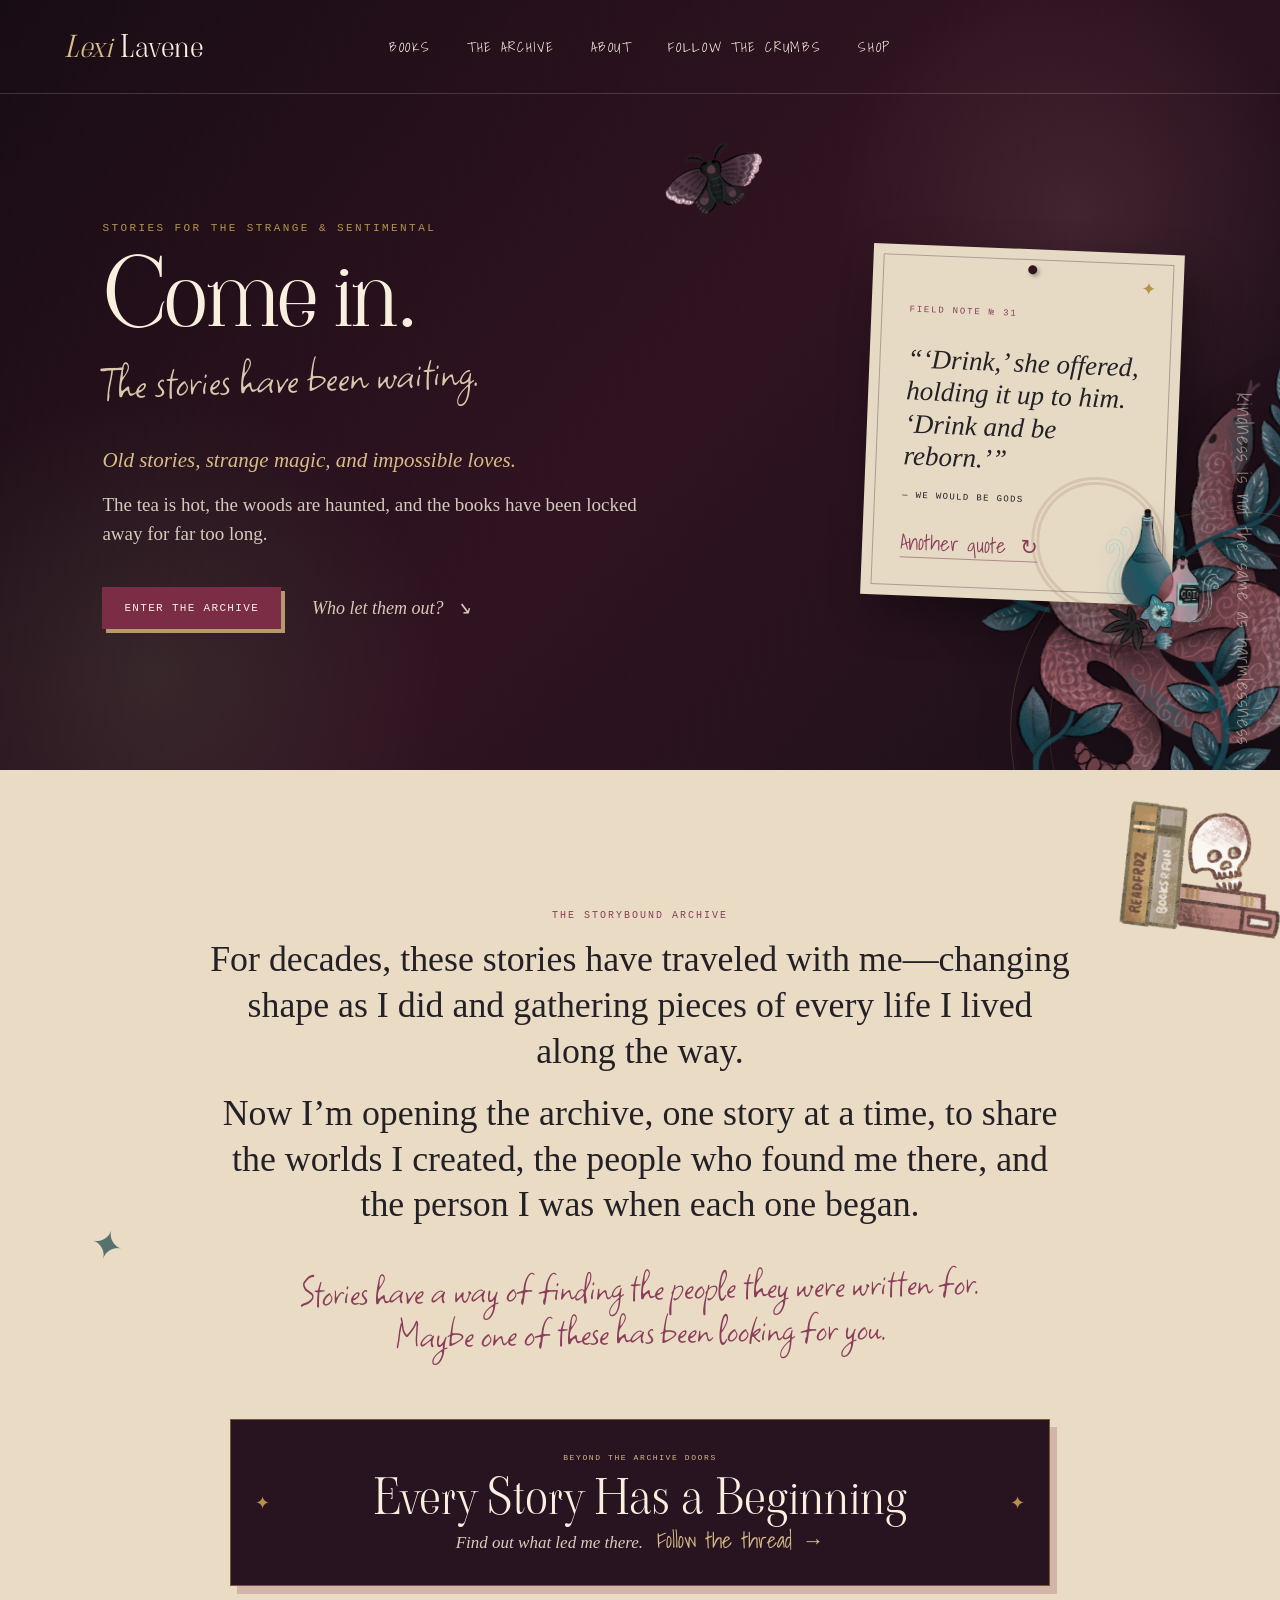
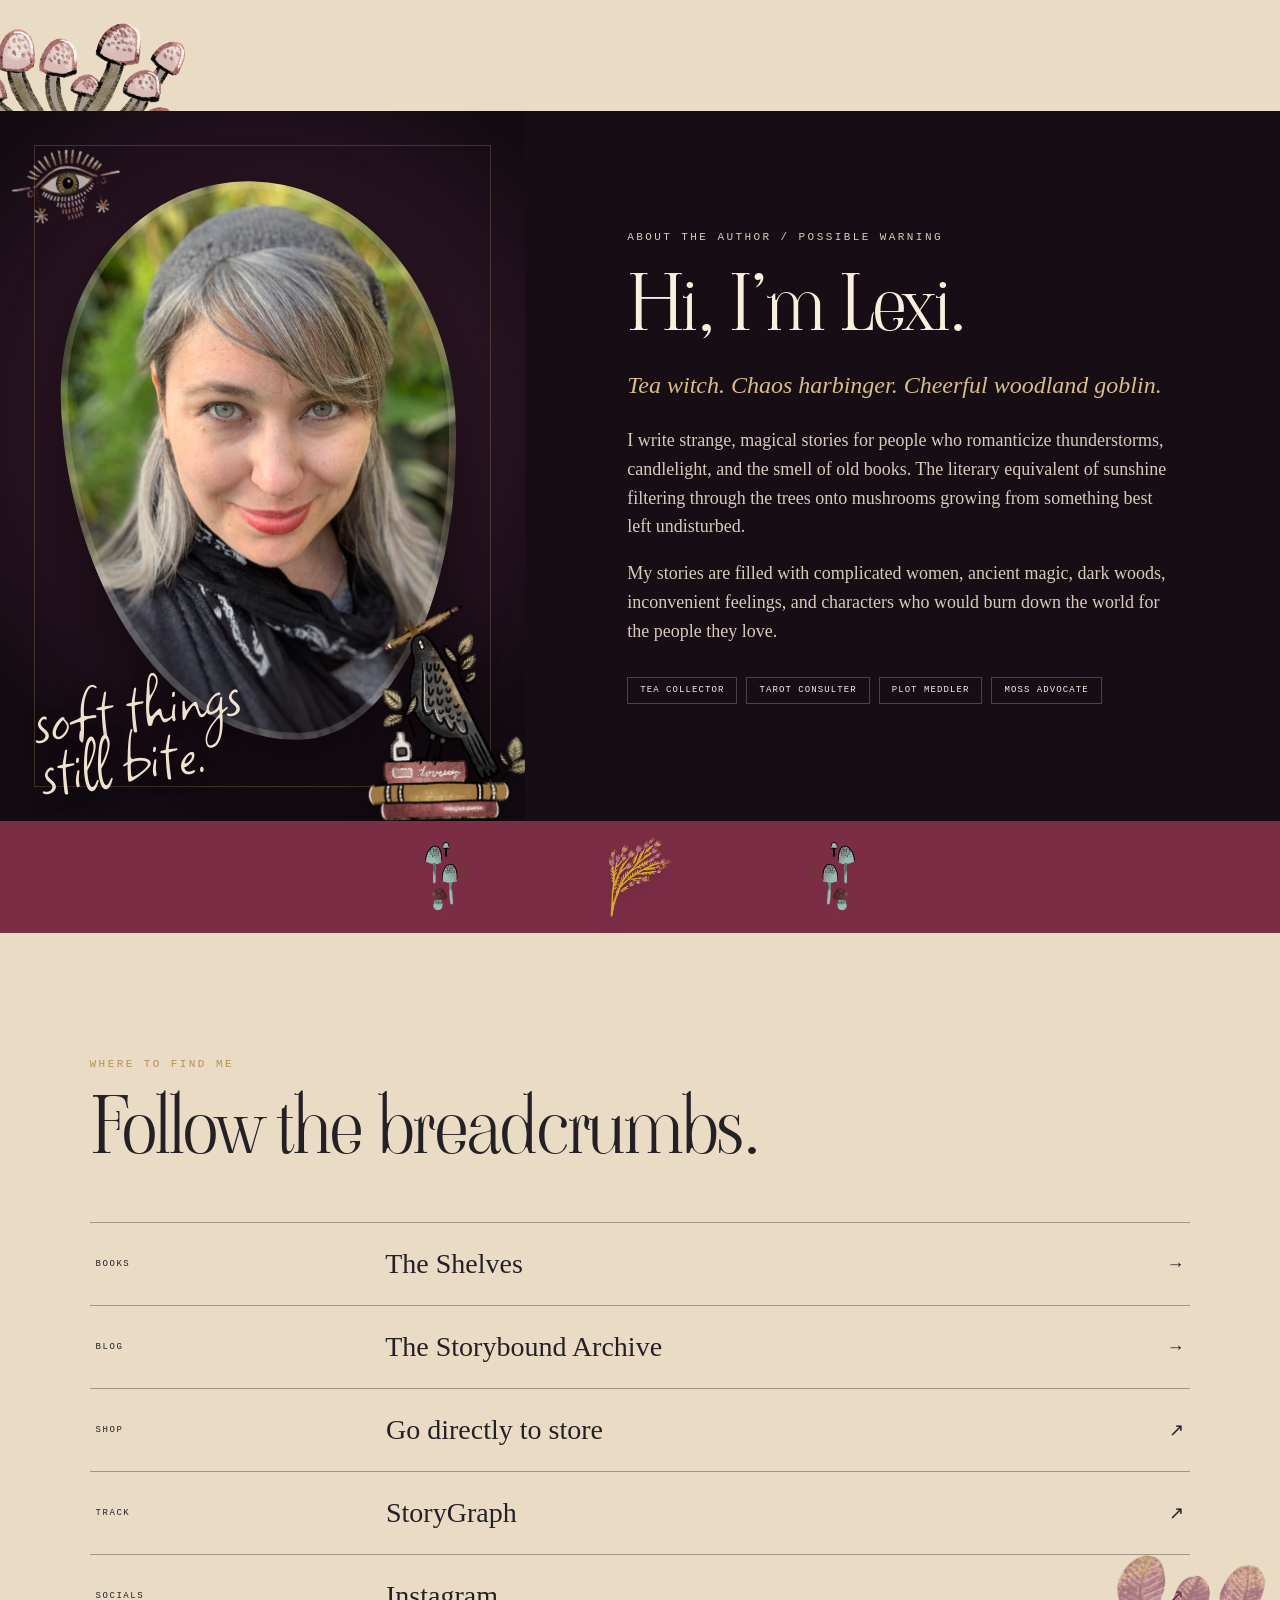
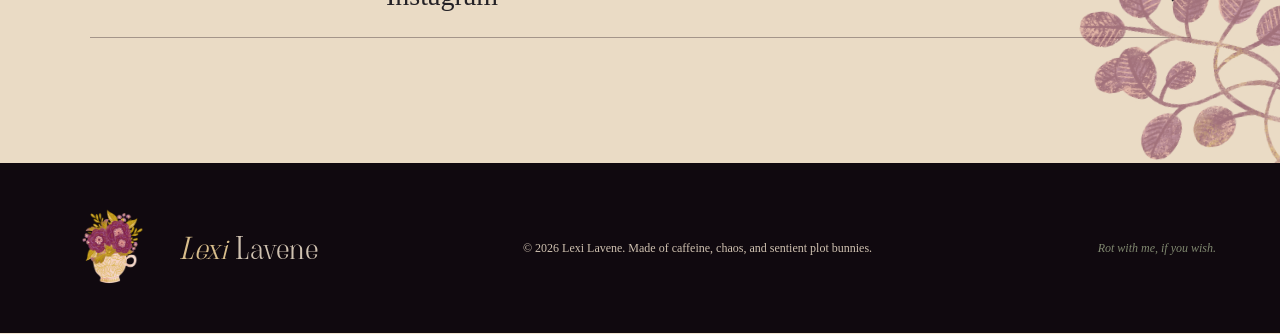
==== commit 8eaa9d55: "Update index.html" ====
--- a/index.html
+++ b/index.html
@@ -267,8 +267,8 @@
 
   <div class="link-shelf">
     <a href="/books/">
-      <small>Shop</small>
-      <span>Bookstore</span>
+      <small>Books</small>
+      <span>The Shelves</span>
       <b>→</b>
     </a>
 
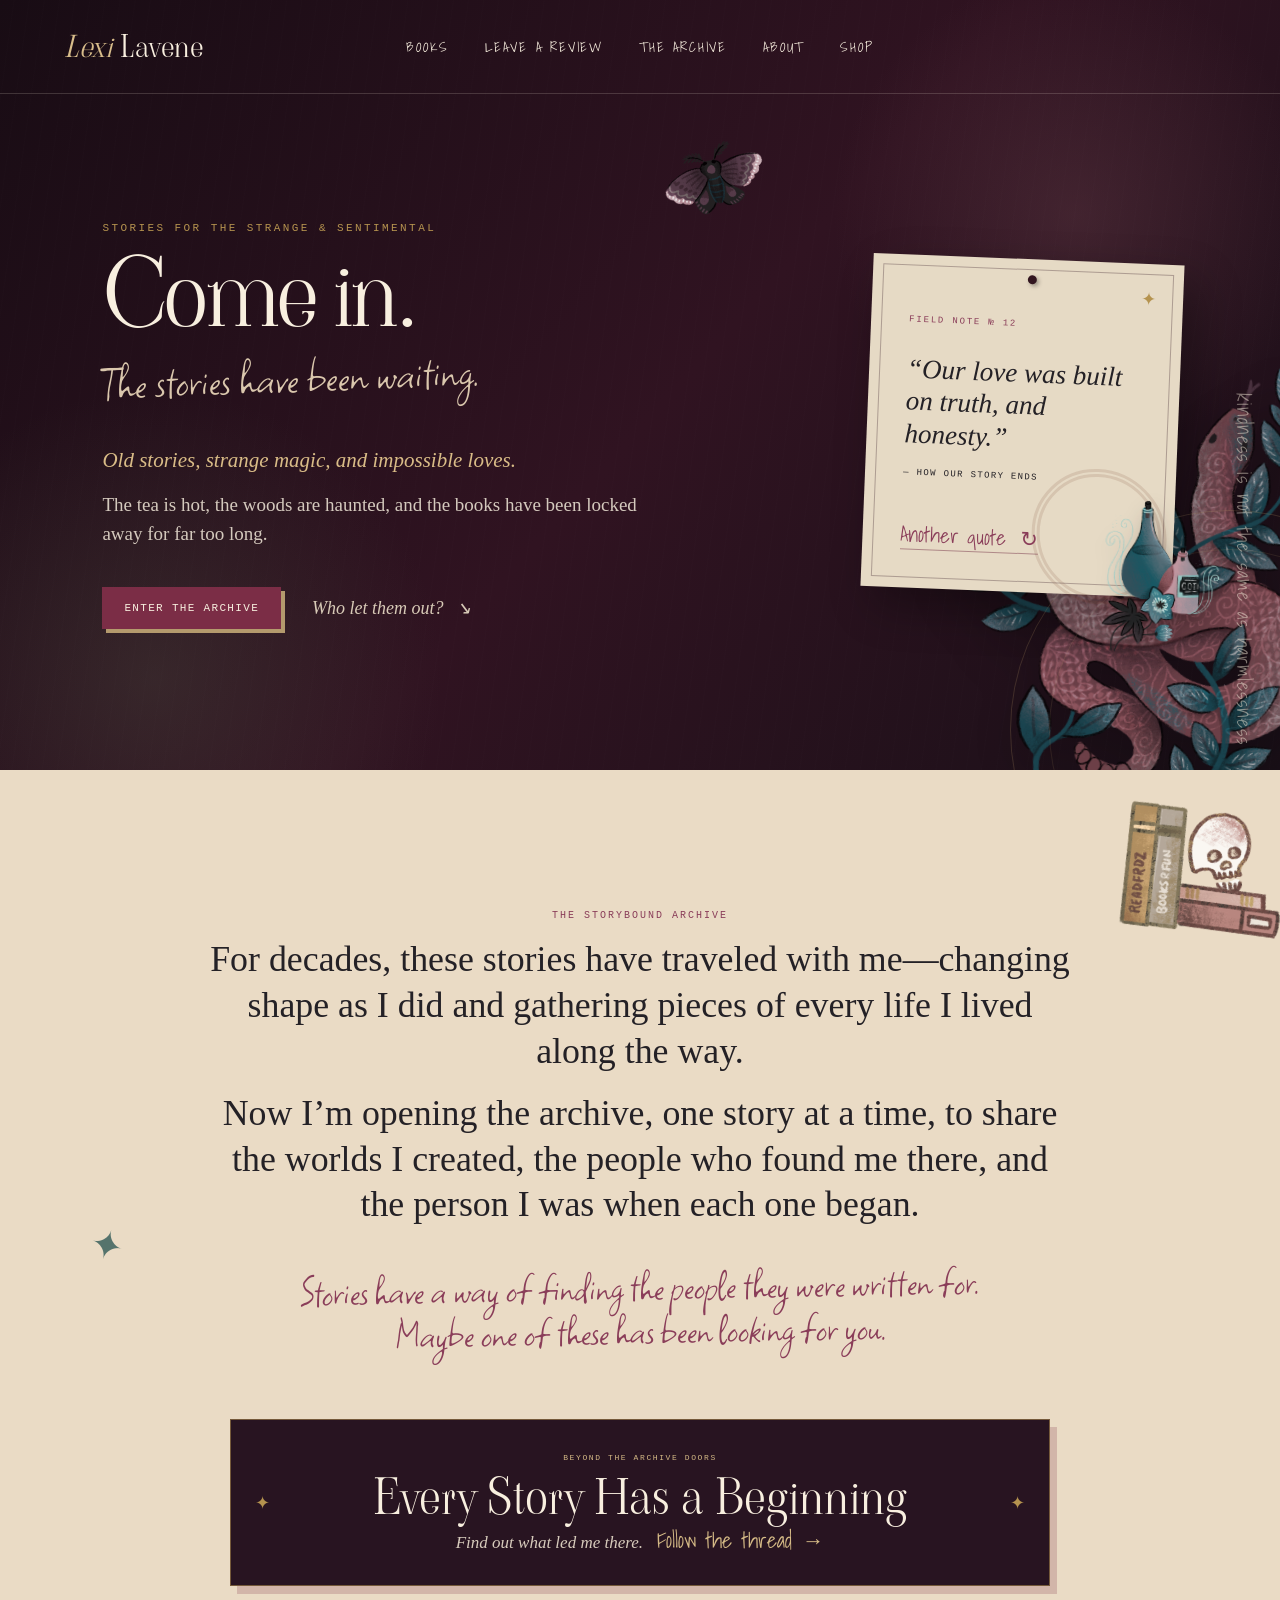
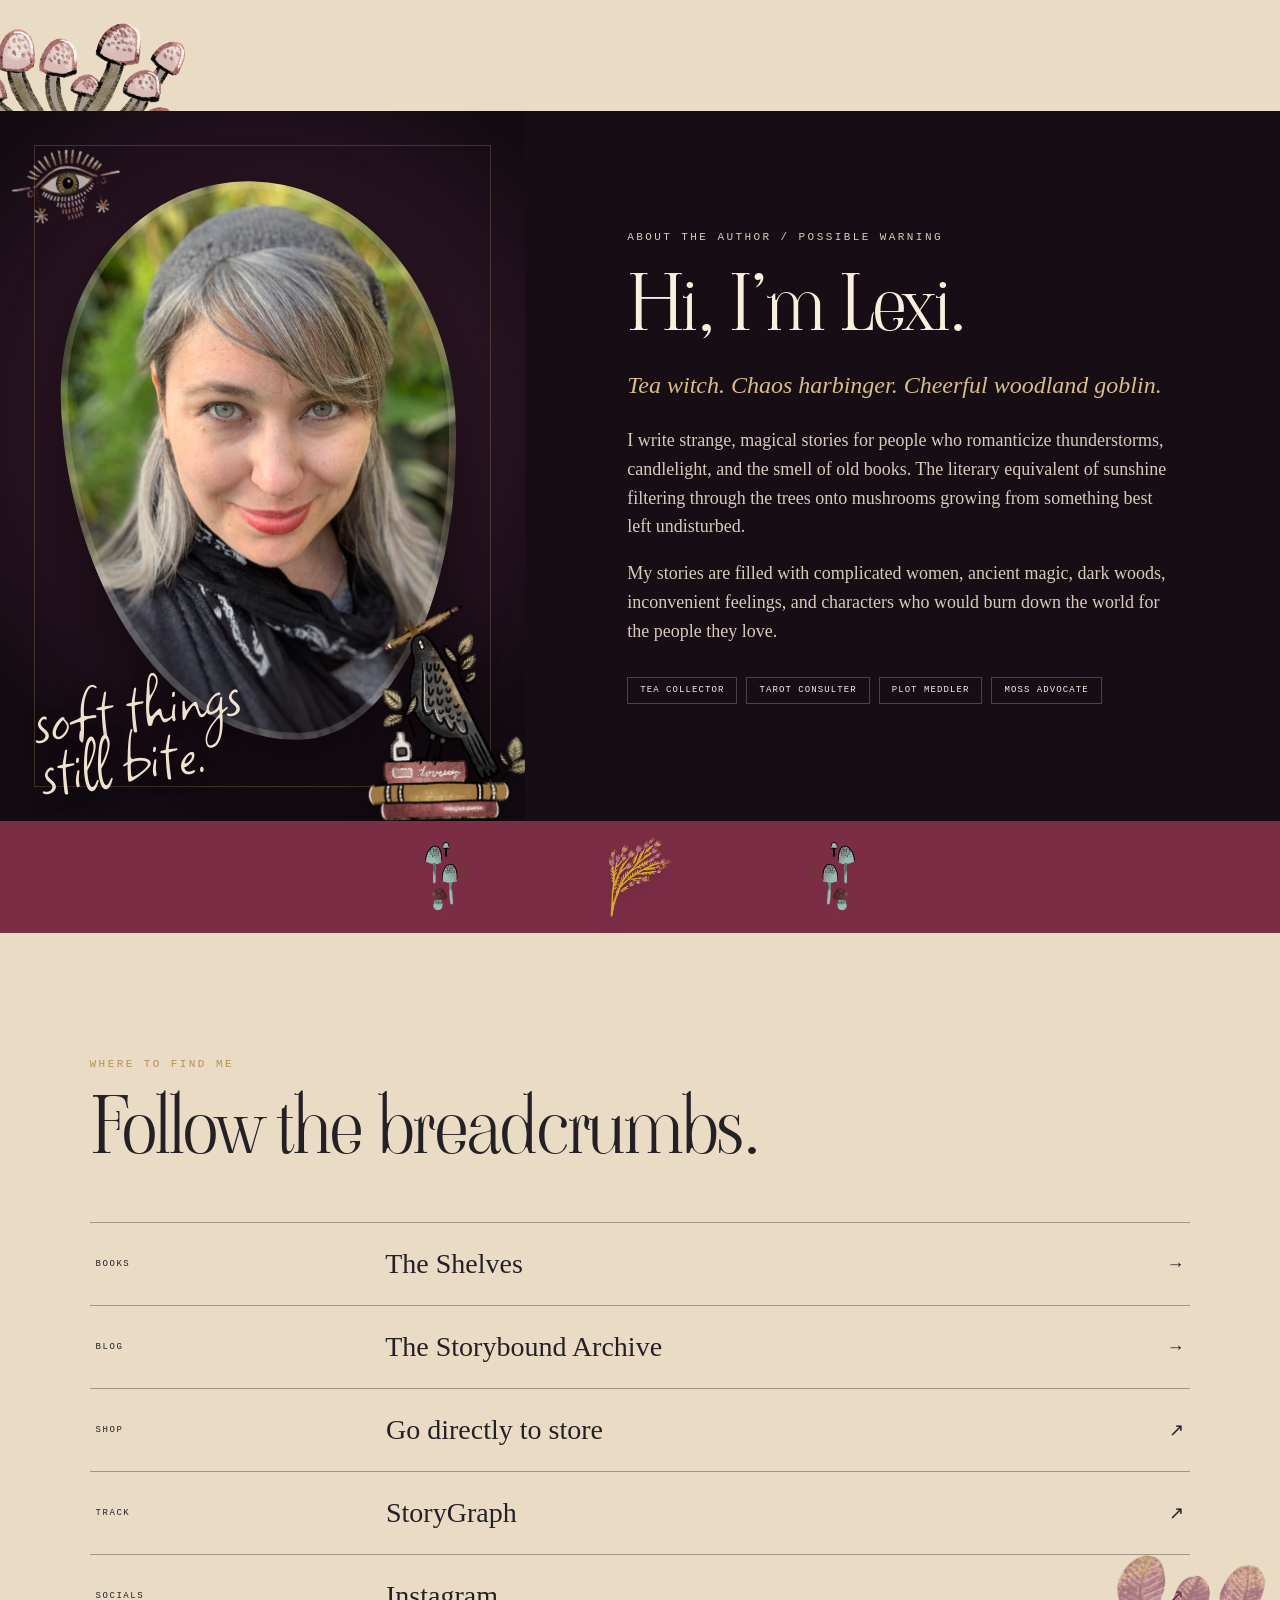
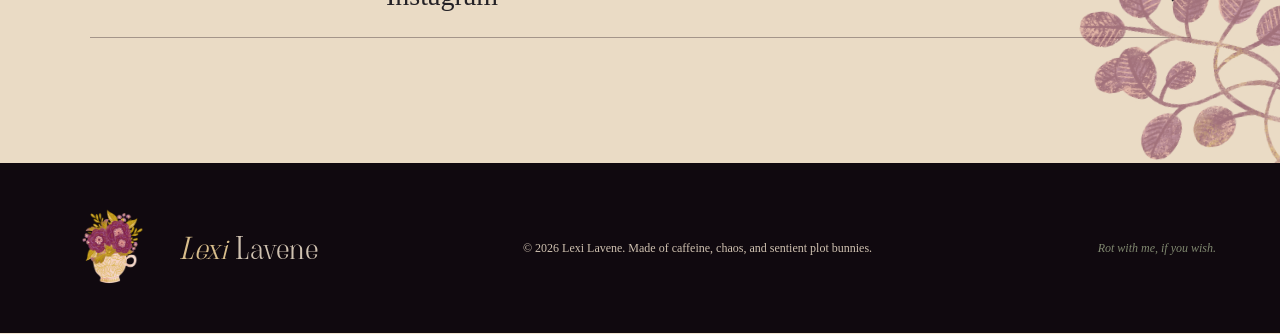
==== commit 8730c7ea: "Update index.html" ====
--- a/index.html
+++ b/index.html
@@ -43,12 +43,16 @@
 
   <nav aria-label="Main navigation">
     <a href="/books/">Books</a>
+    <a href="https://app.thestorygraph.com/authors/601111e9-f0cb-4ef2-b10b-f79e3fb7b8a1"
+       target="_blank"
+       rel="noopener noreferrer">Leave a Review</a>
     <a href="#archive">The Archive</a>
     <a href="#about">About</a>
-    <a href="#find-me">Follow the crumbs</a>
-    <a href="https://payhip.com/lexilavenebooks">Shop</a>
+    <a href="https://payhip.com/lexilavenebooks"
+       target="_blank"
+       rel="noopener noreferrer">Shop</a>
   </nav>
-  </header>
+</header>
 
   <section class="hero" id="top">
     <div class="hero-wash" aria-hidden="true"></div>
